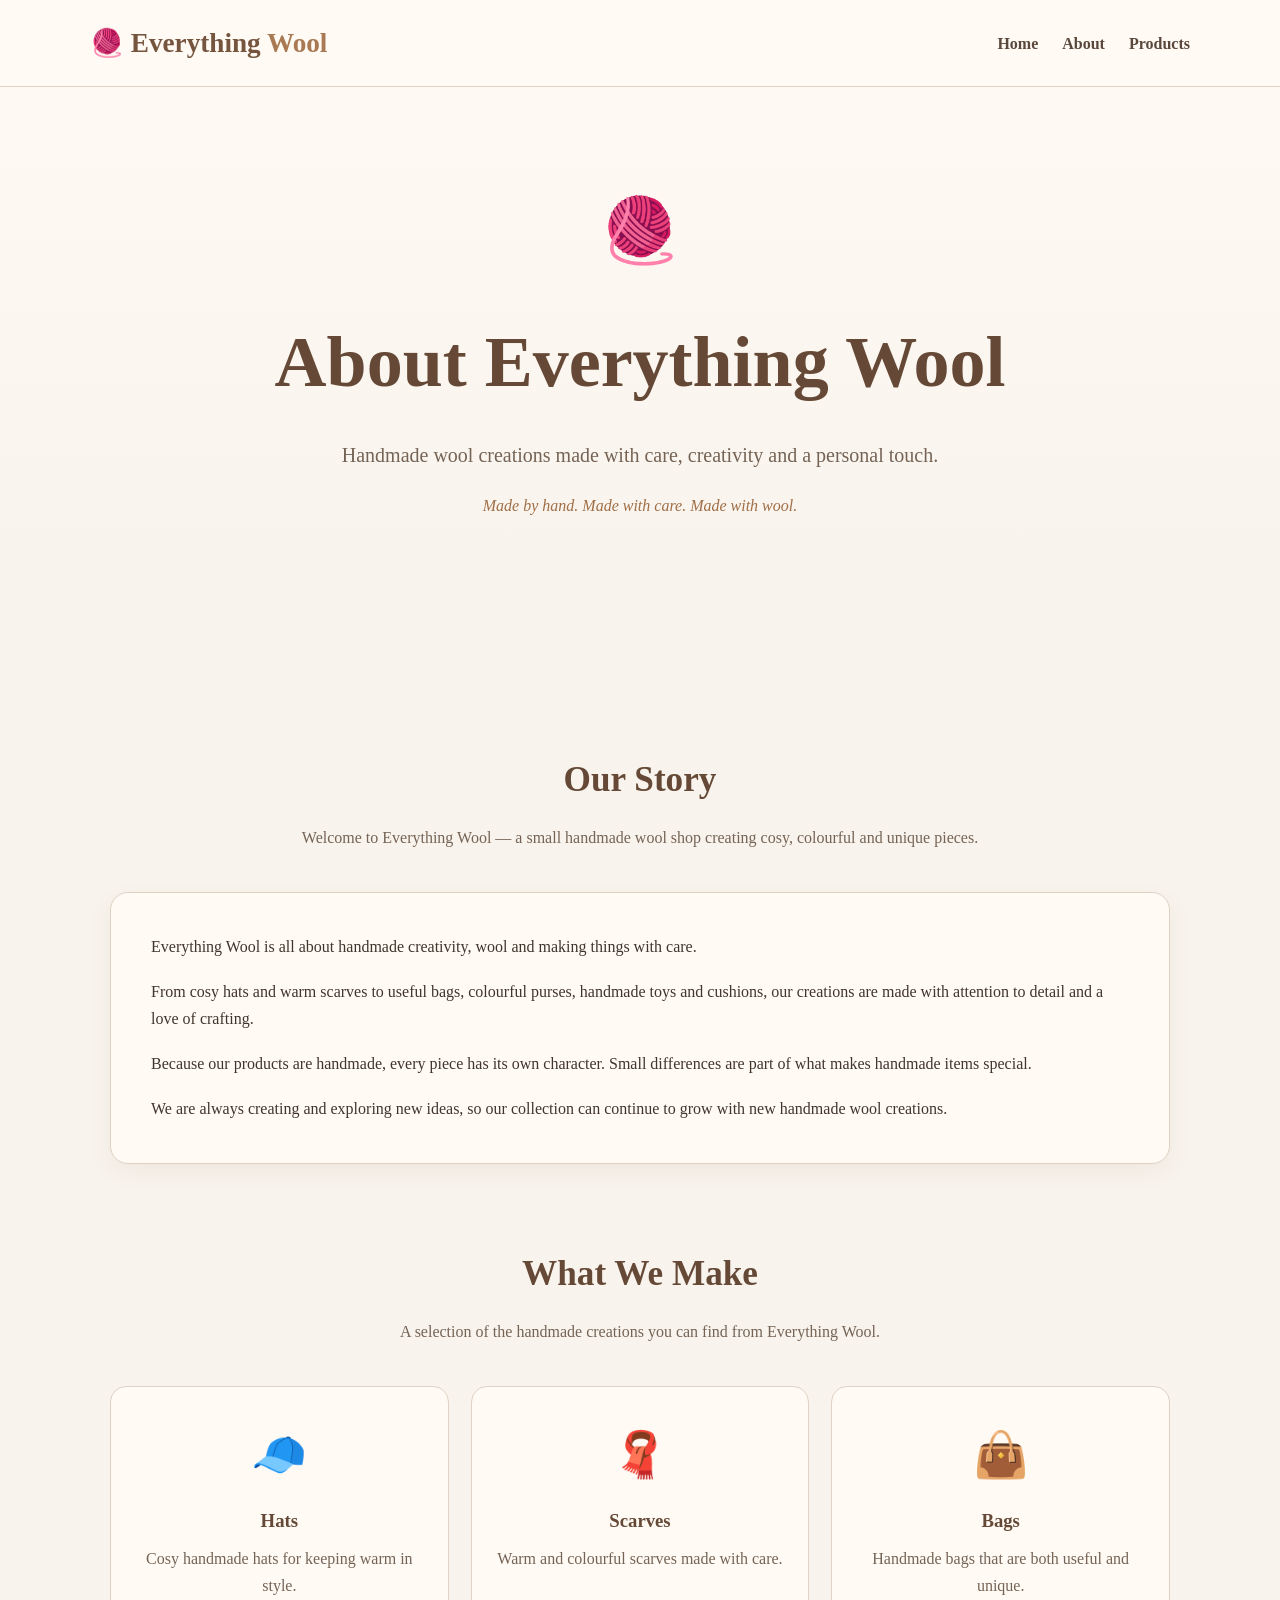
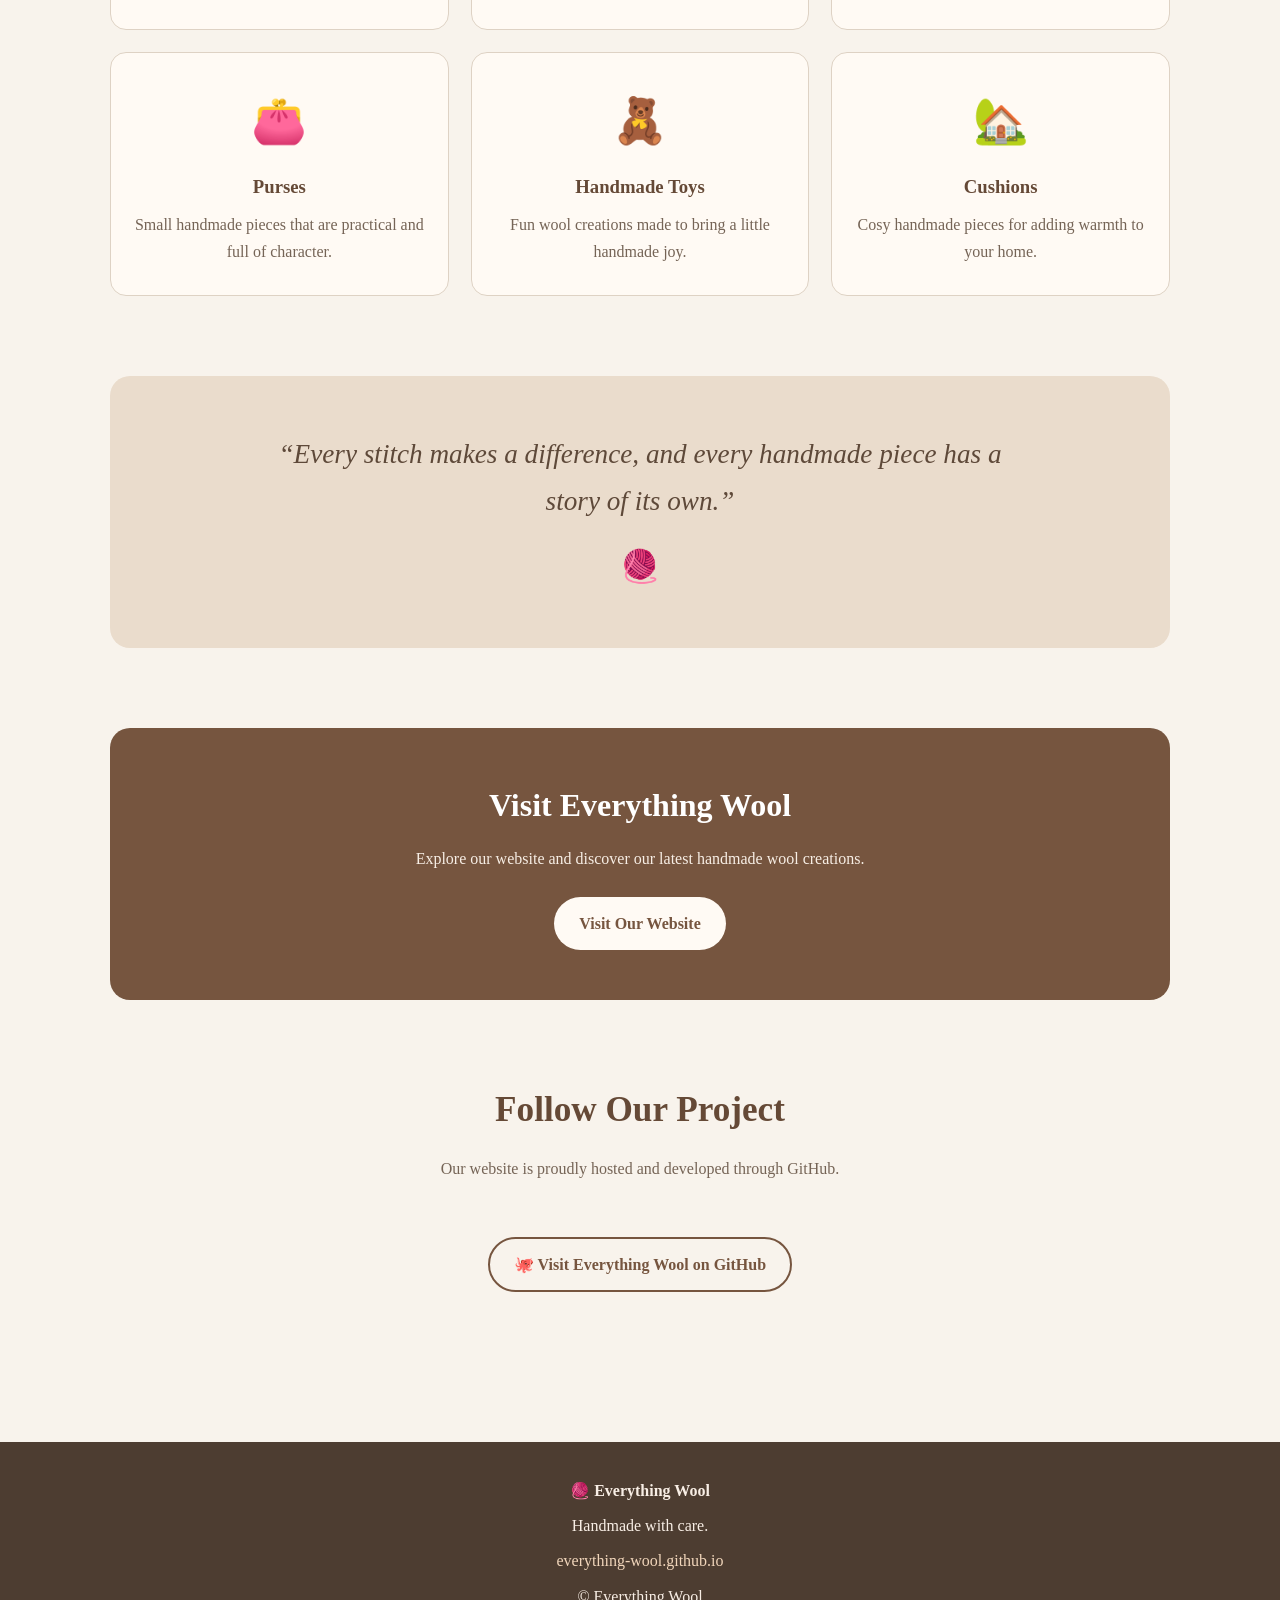
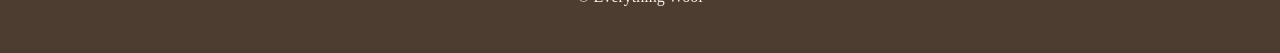
==== about.html @ f0120693 "Revamp about.html with new layout and styles Updated the structure and content of the about page, in" ====
<!DOCTYPE html>
<html lang="en">
<head>
    <meta charset="UTF-8">
    <meta name="viewport" content="width=device-width, initial-scale=1.0">

    <title>About Us | Everything Wool</title>

    <meta name="description" content="Learn more about Everything Wool — handmade wool creations made with care, creativity and a personal touch.">

    <style>
        * {
            box-sizing: border-box;
            margin: 0;
            padding: 0;
        }

        body {
            font-family: Georgia, "Times New Roman", serif;
            background: #f8f3ec;
            color: #40352d;
            line-height: 1.7;
        }

        a {
            color: inherit;
        }

        /* Header */
        header {
            background: #fffaf4;
            border-bottom: 1px solid #ded2c4;
            padding: 20px;
        }

        .nav {
            max-width: 1100px;
            margin: auto;
            display: flex;
            justify-content: space-between;
            align-items: center;
            gap: 20px;
        }

        .logo {
            text-decoration: none;
            font-size: 1.7rem;
            font-weight: bold;
            color: #76553f;
        }

        .logo span {
            color: #a87952;
        }

        nav a {
            text-decoration: none;
            margin-left: 20px;
            font-weight: bold;
            color: #59483b;
        }

        nav a:hover {
            color: #a87952;
        }

        /* Hero */
        .hero {
            text-align: center;
            padding: 90px 20px 80px;
            background:
                linear-gradient(
                    rgba(255, 250, 244, 0.88),
                    rgba(248, 243, 236, 0.94)
                );
        }

        .hero .emoji {
            font-size: 4rem;
            margin-bottom: 15px;
        }

        .hero h1 {
            font-size: clamp(2.5rem, 7vw, 4.5rem);
            color: #654936;
            margin-bottom: 15px;
        }

        .hero p {
            max-width: 700px;
            margin: auto;
            font-size: 1.25rem;
            color: #756456;
        }

        .tagline {
            margin-top: 20px;
            font-style: italic;
            color: #a06f48;
        }

        /* Main */
        main {
            max-width: 1100px;
            margin: auto;
            padding: 70px 20px;
        }

        section {
            margin-bottom: 80px;
        }

        .section-title {
            text-align: center;
            color: #654936;
            font-size: 2.2rem;
            margin-bottom: 15px;
        }

        .section-intro {
            text-align: center;
            max-width: 700px;
            margin: 0 auto 40px;
            color: #756456;
        }

        /* About */
        .about-card {
            background: #fffaf4;
            border: 1px solid #ded2c4;
            border-radius: 18px;
            padding: 40px;
            box-shadow: 0 8px 25px rgba(90, 65, 45, 0.06);
        }

        .about-card p {
            margin-bottom: 18px;
        }

        .about-card p:last-child {
            margin-bottom: 0;
        }

        /* Products */
        .products {
            display: grid;
            grid-template-columns: repeat(3, 1fr);
            gap: 22px;
        }

        .product {
            background: #fffaf4;
            border: 1px solid #ded2c4;
            border-radius: 16px;
            padding: 30px 20px;
            text-align: center;
            transition: transform 0.2s ease, box-shadow 0.2s ease;
        }

        .product:hover {
            transform: translateY(-4px);
            box-shadow: 0 10px 25px rgba(90, 65, 45, 0.09);
        }

        .product .icon {
            font-size: 2.8rem;
            margin-bottom: 12px;
        }

        .product h3 {
            color: #654936;
            margin-bottom: 8px;
        }

        .product p {
            color: #756456;
        }

        /* Quote */
        .quote {
            text-align: center;
            background: #eadccc;
            border-radius: 20px;
            padding: 55px 25px;
        }

        .quote p {
            max-width: 750px;
            margin: auto;
            font-size: 1.7rem;
            font-style: italic;
            color: #5e4939;
        }

        .quote span {
            display: block;
            margin-top: 15px;
            font-size: 2rem;
        }

        /* Website */
        .website {
            text-align: center;
        }

        .website-card {
            background: #76553f;
            color: white;
            border-radius: 20px;
            padding: 50px 25px;
        }

        .website-card h2 {
            font-size: 2rem;
            margin-bottom: 12px;
        }

        .website-card p {
            max-width: 650px;
            margin: 0 auto 25px;
            color: #f7eee5;
        }

        .button {
            display: inline-block;
            background: #fffaf4;
            color: #76553f;
            text-decoration: none;
            padding: 13px 25px;
            border-radius: 30px;
            font-weight: bold;
            transition: transform 0.2s ease, background 0.2s ease;
        }

        .button:hover {
            transform: translateY(-2px);
            background: #f4e8db;
        }

        /* GitHub */
        .github {
            text-align: center;
        }

        .github a {
            display: inline-block;
            margin-top: 15px;
            padding: 12px 24px;
            border: 2px solid #76553f;
            border-radius: 30px;
            text-decoration: none;
            font-weight: bold;
            color: #76553f;
        }

        .github a:hover {
            background: #76553f;
            color: white;
        }

        /* Footer */
        footer {
            background: #4d3d31;
            color: #f8eee5;
            text-align: center;
            padding: 35px 20px;
        }

        footer p {
            margin-bottom: 8px;
        }

        footer a {
            color: #f1d6bb;
            text-decoration: none;
        }

        /* Mobile */
        @media (max-width: 750px) {
            .nav {
                flex-direction: column;
            }

            nav a {
                margin: 0 8px;
                font-size: 0.95rem;
            }

            .hero {
                padding: 65px 20px;
            }

            .products {
                grid-template-columns: 1fr;
            }

            .about-card {
                padding: 28px 22px;
            }

            .quote p {
                font-size: 1.35rem;
            }
        }
    </style>
</head>

<body>

    <!-- Navigation -->
    <header>
        <div class="nav">

            <a href="index.html" class="logo">
                🧶 Everything <span>Wool</span>
            </a>

            <nav>
                <a href="index.html">Home</a>
                <a href="about.html">About</a>
                <a href="index.html#products">Products</a>
            </nav>

        </div>
    </header>


    <!-- Hero -->
    <section class="hero">

        <div class="emoji">🧶</div>

        <h1>About Everything Wool</h1>

        <p>
            Handmade wool creations made with care, creativity
            and a personal touch.
        </p>

        <div class="tagline">
            Made by hand. Made with care. Made with wool.
        </div>

    </section>


    <main>

        <!-- About -->
        <section>

            <h2 class="section-title">Our Story</h2>

            <p class="section-intro">
                Welcome to Everything Wool — a small handmade wool shop
                creating cosy, colourful and unique pieces.
            </p>

            <div class="about-card">

                <p>
                    Everything Wool is all about handmade creativity,
                    wool and making things with care.
                </p>

                <p>
                    From cosy hats and warm scarves to useful bags,
                    colourful purses, handmade toys and cushions,
                    our creations are made with attention to detail
                    and a love of crafting.
                </p>

                <p>
                    Because our products are handmade, every piece has
                    its own character. Small differences are part of
                    what makes handmade items special.
                </p>

                <p>
                    We are always creating and exploring new ideas,
                    so our collection can continue to grow with new
                    handmade wool creations.
                </p>

            </div>

        </section>


        <!-- Products -->
        <section id="products">

            <h2 class="section-title">What We Make</h2>

            <p class="section-intro">
                A selection of the handmade creations you can find
                from Everything Wool.
            </p>

            <div class="products">

                <div class="product">
                    <div class="icon">🧢</div>
                    <h3>Hats</h3>
                    <p>
                        Cosy handmade hats for keeping warm in style.
                    </p>
                </div>

                <div class="product">
                    <div class="icon">🧣</div>
                    <h3>Scarves</h3>
                    <p>
                        Warm and colourful scarves made with care.
                    </p>
                </div>

                <div class="product">
                    <div class="icon">👜</div>
                    <h3>Bags</h3>
                    <p>
                        Handmade bags that are both useful and unique.
                    </p>
                </div>

                <div class="product">
                    <div class="icon">👛</div>
                    <h3>Purses</h3>
                    <p>
                        Small handmade pieces that are practical
                        and full of character.
                    </p>
                </div>

                <div class="product">
                    <div class="icon">🧸</div>
                    <h3>Handmade Toys</h3>
                    <p>
                        Fun wool creations made to bring a little
                        handmade joy.
                    </p>
                </div>

                <div class="product">
                    <div class="icon">🏡</div>
                    <h3>Cushions</h3>
                    <p>
                        Cosy handmade pieces for adding warmth
                        to your home.
                    </p>
                </div>

            </div>

        </section>


        <!-- Quote -->
        <section>

            <div class="quote">

                <p>
                    “Every stitch makes a difference, and every
                    handmade piece has a story of its own.”
                </p>

                <span>🧶</span>

            </div>

        </section>


        <!-- Website -->
        <section class="website">

            <div class="website-card">

                <h2>Visit Everything Wool</h2>

                <p>
                    Explore our website and discover our latest
                    handmade wool creations.
                </p>

                <a
                    class="button"
                    href="https://everything-wool.github.io/"
                    target="_blank"
                    rel="noopener noreferrer"
                >
                    Visit Our Website
                </a>

            </div>

        </section>


        <!-- GitHub -->
        <section class="github">

            <h2 class="section-title">Follow Our Project</h2>

            <p class="section-intro">
                Our website is proudly hosted and developed through GitHub.
            </p>

            <a
                href="https://github.com/everything-wool"
                target="_blank"
                rel="noopener noreferrer"
            >
                🐙 Visit Everything Wool on GitHub
            </a>

        </section>

    </main>


    <!-- Footer -->
    <footer>

        <p>
            🧶 <strong>Everything Wool</strong>
        </p>

        <p>
            Handmade with care.
        </p>

        <p>
            <a href="https://everything-wool.github.io/">
                everything-wool.github.io
            </a>
        </p>

        <p>
            © Everything Wool
        </p>

    </footer>

</body>
</html>
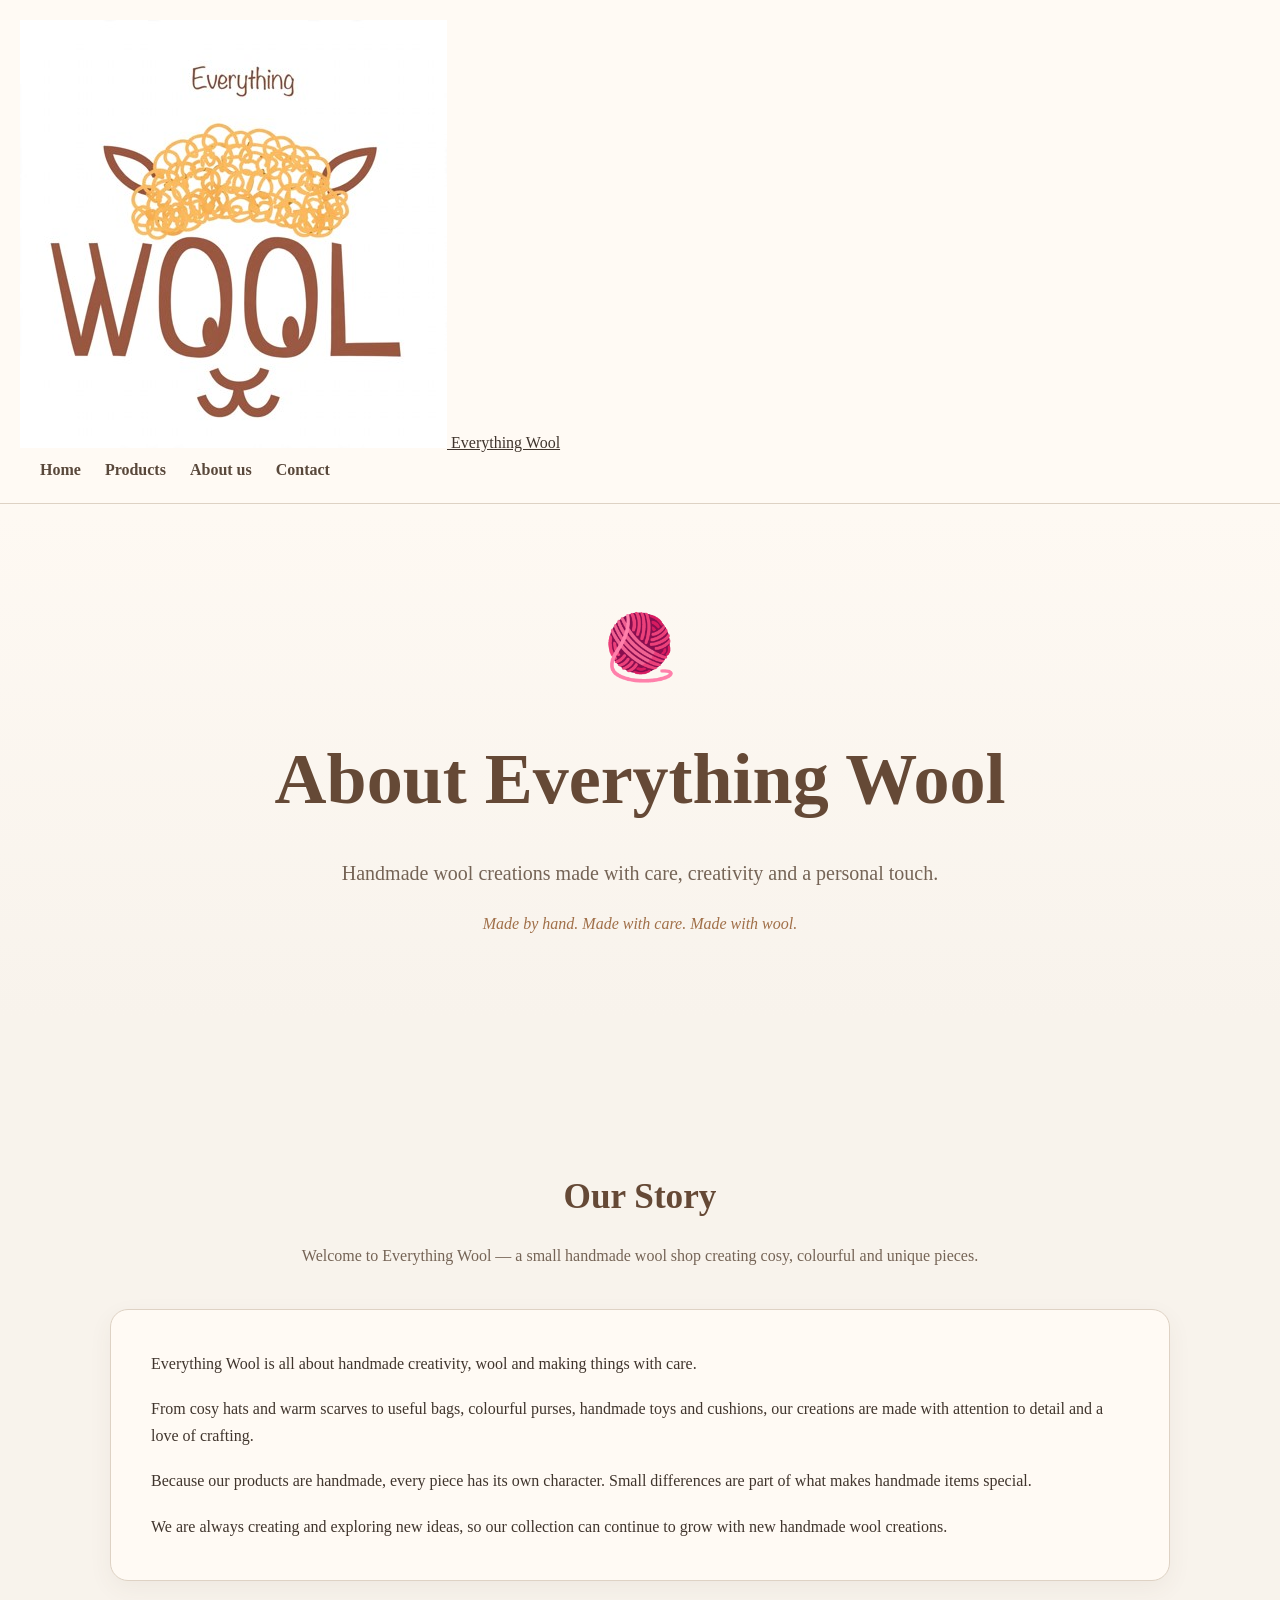
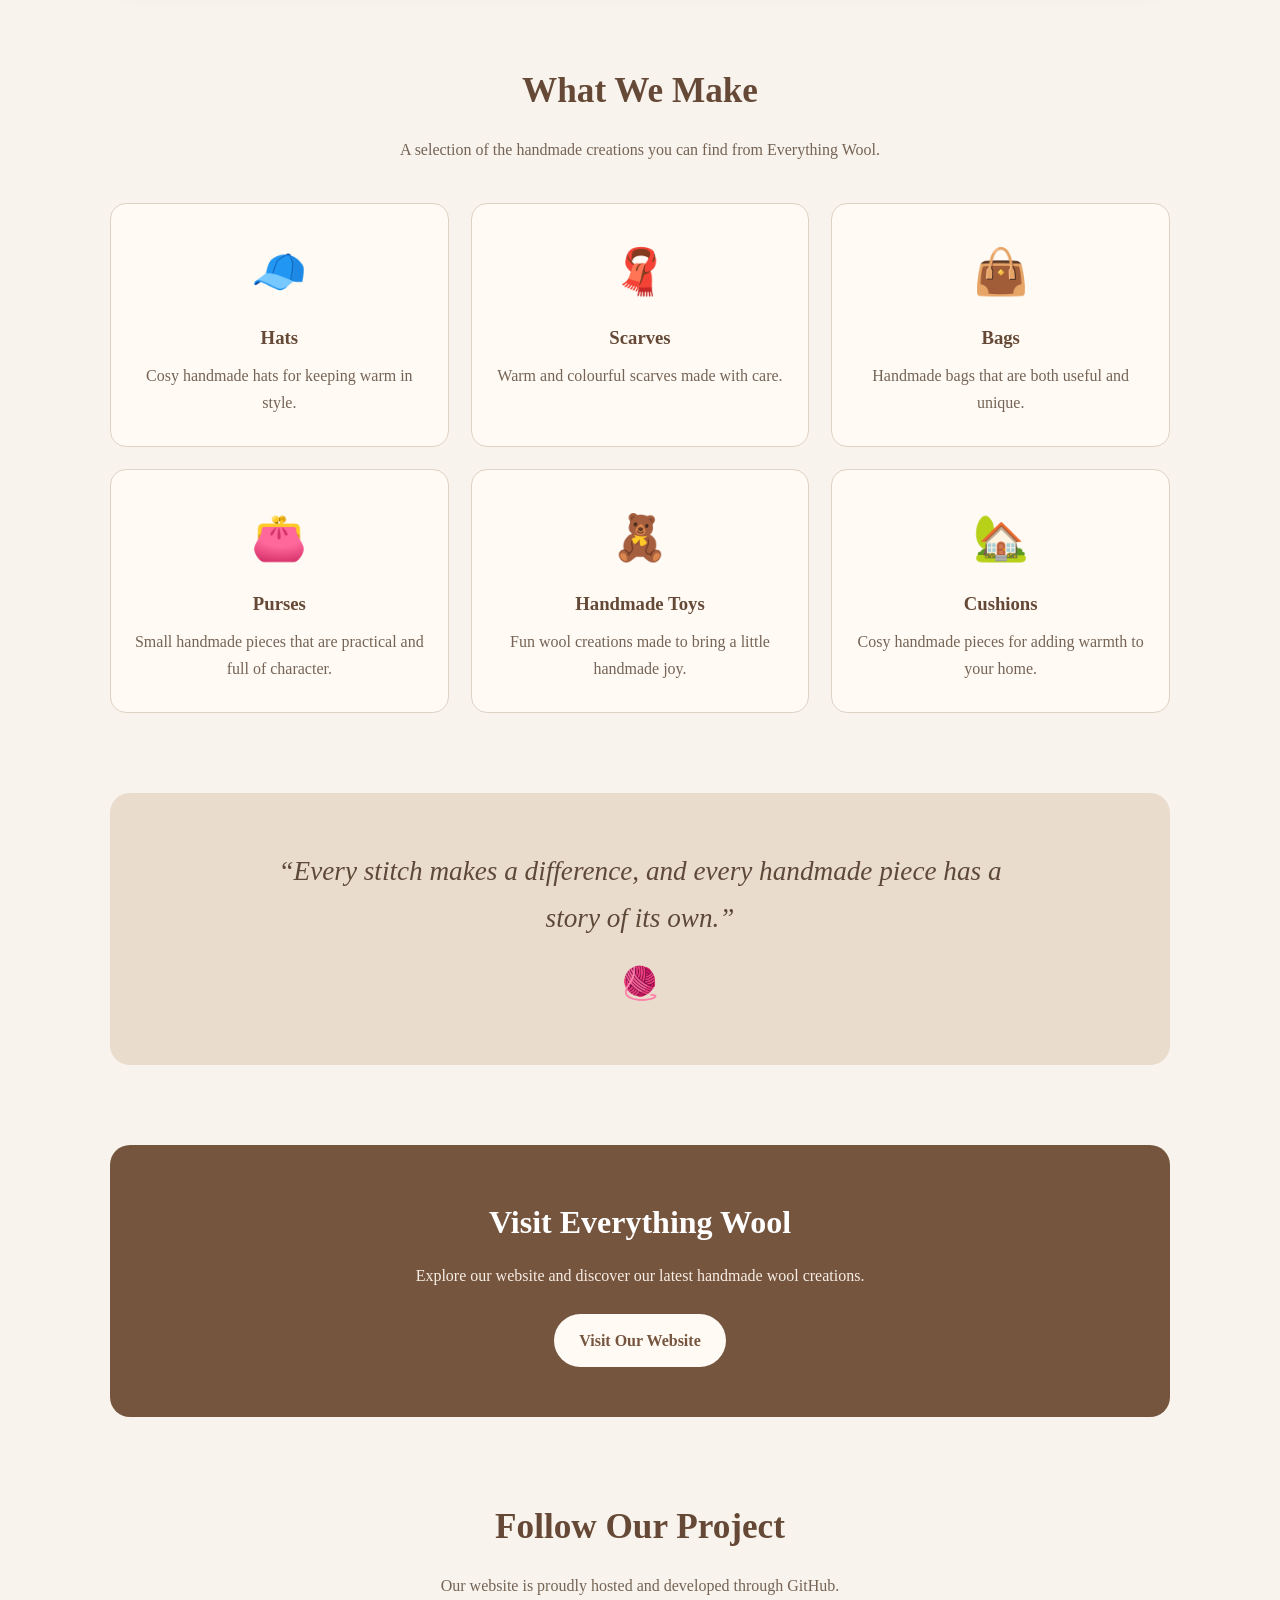
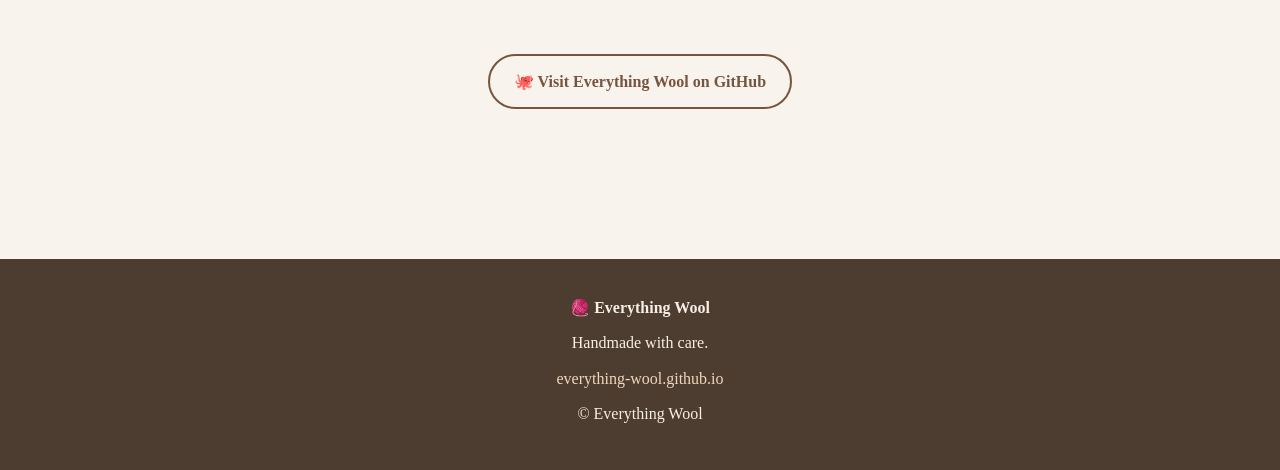
==== commit 02a25420: "Update about.html" ====
--- a/about.html
+++ b/about.html
@@ -307,22 +307,48 @@
 
 <body>
 
-    <!-- Navigation -->
-    <header>
-        <div class="nav">
-
-            <a href="index.html" class="logo">
-                🧶 Everything <span>Wool</span>
-            </a>
-
-            <nav>
-                <a href="index.html">Home</a>
-                <a href="about.html">About</a>
-                <a href="index.html#products">Products</a>
-            </nav>
-
-        </div>
-    </header>
+  <!-- Header -->
+
+  <header class="site-header">
+
+
+<a class="brand" href="index.html">
+
+  <img
+    src="assets/logo.jpeg"
+    alt="Everything Wool logo"
+  >
+
+  <span>Everything Wool</span>
+
+</a>
+
+
+<nav aria-label="Main navigation">
+
+  <a href="index.html">
+    Home
+  </a>
+
+  <a
+    class="active"
+    href="products.html"
+  >
+    Products
+  </a>
+
+  <a href="about.html">
+    About us
+  </a>
+
+  <a href="contact.html">
+    Contact
+  </a>
+
+</nav>
+
+
+  </header>
 
 
     <!-- Hero -->
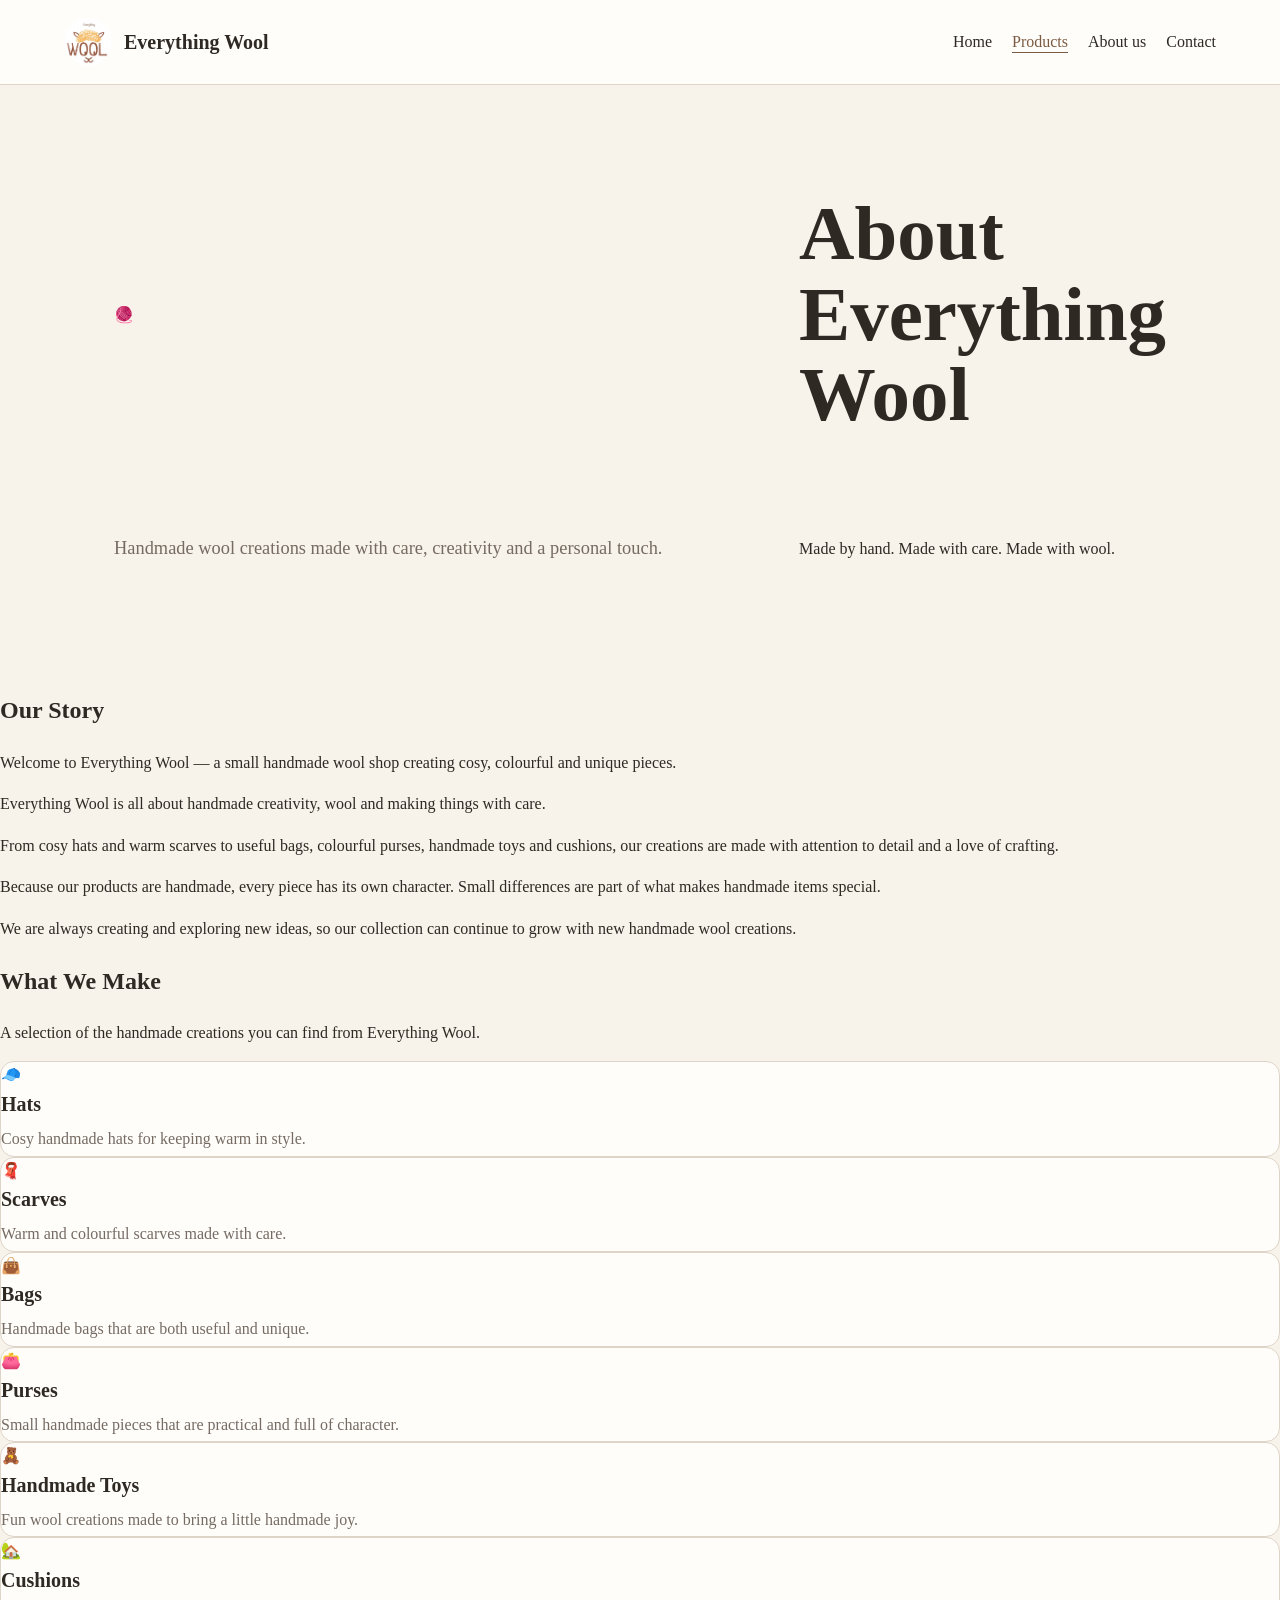
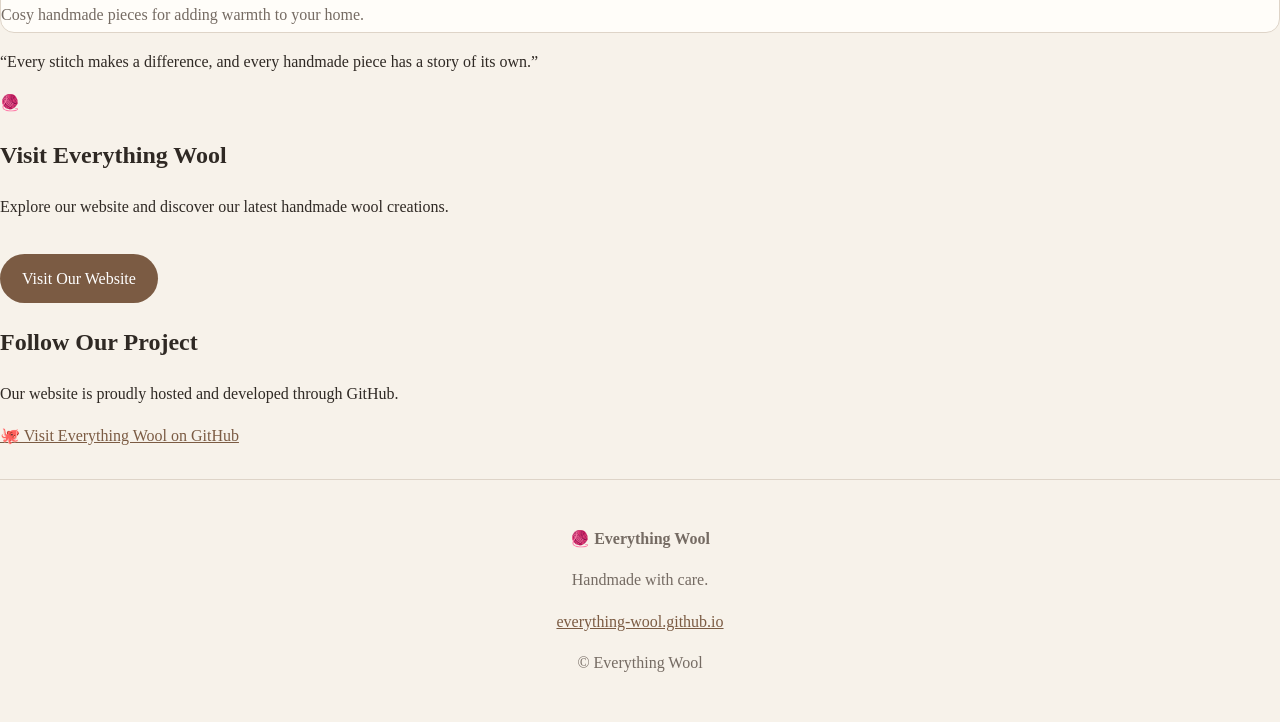
==== commit 5ccb7ebb: "Update stylesheet link in about.html" ====
--- a/about.html
+++ b/about.html
@@ -8,301 +8,8 @@
 
     <meta name="description" content="Learn more about Everything Wool — handmade wool creations made with care, creativity and a personal touch.">
 
-    <style>
-        * {
-            box-sizing: border-box;
-            margin: 0;
-            padding: 0;
-        }
-
-        body {
-            font-family: Georgia, "Times New Roman", serif;
-            background: #f8f3ec;
-            color: #40352d;
-            line-height: 1.7;
-        }
-
-        a {
-            color: inherit;
-        }
-
-        /* Header */
-        header {
-            background: #fffaf4;
-            border-bottom: 1px solid #ded2c4;
-            padding: 20px;
-        }
-
-        .nav {
-            max-width: 1100px;
-            margin: auto;
-            display: flex;
-            justify-content: space-between;
-            align-items: center;
-            gap: 20px;
-        }
-
-        .logo {
-            text-decoration: none;
-            font-size: 1.7rem;
-            font-weight: bold;
-            color: #76553f;
-        }
-
-        .logo span {
-            color: #a87952;
-        }
-
-        nav a {
-            text-decoration: none;
-            margin-left: 20px;
-            font-weight: bold;
-            color: #59483b;
-        }
-
-        nav a:hover {
-            color: #a87952;
-        }
-
-        /* Hero */
-        .hero {
-            text-align: center;
-            padding: 90px 20px 80px;
-            background:
-                linear-gradient(
-                    rgba(255, 250, 244, 0.88),
-                    rgba(248, 243, 236, 0.94)
-                );
-        }
-
-        .hero .emoji {
-            font-size: 4rem;
-            margin-bottom: 15px;
-        }
-
-        .hero h1 {
-            font-size: clamp(2.5rem, 7vw, 4.5rem);
-            color: #654936;
-            margin-bottom: 15px;
-        }
-
-        .hero p {
-            max-width: 700px;
-            margin: auto;
-            font-size: 1.25rem;
-            color: #756456;
-        }
-
-        .tagline {
-            margin-top: 20px;
-            font-style: italic;
-            color: #a06f48;
-        }
-
-        /* Main */
-        main {
-            max-width: 1100px;
-            margin: auto;
-            padding: 70px 20px;
-        }
-
-        section {
-            margin-bottom: 80px;
-        }
-
-        .section-title {
-            text-align: center;
-            color: #654936;
-            font-size: 2.2rem;
-            margin-bottom: 15px;
-        }
-
-        .section-intro {
-            text-align: center;
-            max-width: 700px;
-            margin: 0 auto 40px;
-            color: #756456;
-        }
-
-        /* About */
-        .about-card {
-            background: #fffaf4;
-            border: 1px solid #ded2c4;
-            border-radius: 18px;
-            padding: 40px;
-            box-shadow: 0 8px 25px rgba(90, 65, 45, 0.06);
-        }
-
-        .about-card p {
-            margin-bottom: 18px;
-        }
-
-        .about-card p:last-child {
-            margin-bottom: 0;
-        }
-
-        /* Products */
-        .products {
-            display: grid;
-            grid-template-columns: repeat(3, 1fr);
-            gap: 22px;
-        }
-
-        .product {
-            background: #fffaf4;
-            border: 1px solid #ded2c4;
-            border-radius: 16px;
-            padding: 30px 20px;
-            text-align: center;
-            transition: transform 0.2s ease, box-shadow 0.2s ease;
-        }
-
-        .product:hover {
-            transform: translateY(-4px);
-            box-shadow: 0 10px 25px rgba(90, 65, 45, 0.09);
-        }
-
-        .product .icon {
-            font-size: 2.8rem;
-            margin-bottom: 12px;
-        }
-
-        .product h3 {
-            color: #654936;
-            margin-bottom: 8px;
-        }
-
-        .product p {
-            color: #756456;
-        }
-
-        /* Quote */
-        .quote {
-            text-align: center;
-            background: #eadccc;
-            border-radius: 20px;
-            padding: 55px 25px;
-        }
-
-        .quote p {
-            max-width: 750px;
-            margin: auto;
-            font-size: 1.7rem;
-            font-style: italic;
-            color: #5e4939;
-        }
-
-        .quote span {
-            display: block;
-            margin-top: 15px;
-            font-size: 2rem;
-        }
-
-        /* Website */
-        .website {
-            text-align: center;
-        }
-
-        .website-card {
-            background: #76553f;
-            color: white;
-            border-radius: 20px;
-            padding: 50px 25px;
-        }
-
-        .website-card h2 {
-            font-size: 2rem;
-            margin-bottom: 12px;
-        }
-
-        .website-card p {
-            max-width: 650px;
-            margin: 0 auto 25px;
-            color: #f7eee5;
-        }
-
-        .button {
-            display: inline-block;
-            background: #fffaf4;
-            color: #76553f;
-            text-decoration: none;
-            padding: 13px 25px;
-            border-radius: 30px;
-            font-weight: bold;
-            transition: transform 0.2s ease, background 0.2s ease;
-        }
-
-        .button:hover {
-            transform: translateY(-2px);
-            background: #f4e8db;
-        }
-
-        /* GitHub */
-        .github {
-            text-align: center;
-        }
-
-        .github a {
-            display: inline-block;
-            margin-top: 15px;
-            padding: 12px 24px;
-            border: 2px solid #76553f;
-            border-radius: 30px;
-            text-decoration: none;
-            font-weight: bold;
-            color: #76553f;
-        }
-
-        .github a:hover {
-            background: #76553f;
-            color: white;
-        }
-
-        /* Footer */
-        footer {
-            background: #4d3d31;
-            color: #f8eee5;
-            text-align: center;
-            padding: 35px 20px;
-        }
-
-        footer p {
-            margin-bottom: 8px;
-        }
-
-        footer a {
-            color: #f1d6bb;
-            text-decoration: none;
-        }
-
-        /* Mobile */
-        @media (max-width: 750px) {
-            .nav {
-                flex-direction: column;
-            }
-
-            nav a {
-                margin: 0 8px;
-                font-size: 0.95rem;
-            }
-
-            .hero {
-                padding: 65px 20px;
-            }
-
-            .products {
-                grid-template-columns: 1fr;
-            }
-
-            .about-card {
-                padding: 28px 22px;
-            }
-
-            .quote p {
-                font-size: 1.35rem;
-            }
-        }
-    </style>
+    <link rel="stylesheet" href="styles.css">
+    <style></style>
 </head>
 
 <body>
--- a/styles.css
+++ b/styles.css
@@ -0,0 +1,18 @@
+:root{
+  --bg:#f7f2ea; --paper:#fffdf9; --ink:#2f2924; --muted:#756b63;
+  --accent:#7b5b43; --accent-dark:#563d2d; --line:#ded4c8;
+}
+*{box-sizing:border-box} body{margin:0;background:var(--bg);color:var(--ink);font-family:Georgia,"Times New Roman",serif;line-height:1.6}
+.site-header{display:flex;justify-content:space-between;align-items:center;gap:20px;padding:18px 5%;background:var(--paper);border-bottom:1px solid var(--line);position:sticky;top:0;z-index:5}
+.brand{display:flex;align-items:center;gap:12px;color:var(--ink);text-decoration:none;font-weight:700;font-size:1.25rem}.brand img{width:48px;height:48px;object-fit:cover;border-radius:50%}
+nav{display:flex;gap:20px;flex-wrap:wrap}nav a{color:var(--ink);text-decoration:none}nav a:hover,nav a.active{color:var(--accent);text-decoration:underline;text-underline-offset:5px}
+.hero{max-width:1180px;margin:auto;padding:90px 5%;display:grid;grid-template-columns:1.4fr .6fr;gap:60px;align-items:center;min-height:560px}
+.eyebrow{letter-spacing:.14em;font-size:.78rem;color:var(--accent);font-weight:700}.hero h1,h1{font-size:clamp(2.4rem,6vw,5rem);line-height:1.05;margin:.25em 0}.hero p{font-size:1.15rem;color:var(--muted);max-width:650px}
+.hero-logo{width:min(330px,100%);justify-self:center;border-radius:18px;box-shadow:0 15px 45px #0001}
+.button{display:inline-block;margin-top:18px;padding:12px 22px;background:var(--accent);color:white;text-decoration:none;border-radius:999px}.button:hover{background:var(--accent-dark)}
+.section{max-width:1180px;margin:auto;padding:65px 5%}.narrow{max-width:850px}.section h2{font-size:2rem}
+.page-heading{display:flex;justify-content:space-between;align-items:end;gap:20px;margin-bottom:30px}.search{padding:12px 15px;border:1px solid var(--line);border-radius:999px;background:var(--paper);min-width:260px}
+.product-grid{display:grid;grid-template-columns:repeat(auto-fit,minmax(220px,1fr));gap:22px}.product{background:var(--paper);border:1px solid var(--line);border-radius:14px;overflow:hidden}.product img{width:100%;height:220px;object-fit:cover;background:#eee}.product-body{padding:18px}.product h3{margin:0 0 6px;font-size:1.25rem}.product p{margin:4px 0;color:var(--muted)}.price{font-weight:700;color:var(--accent);font-size:1.1rem}.stock{font-size:.9rem}.in-stock{color:#3e6b47}.out-stock{color:#9a4037}
+.contact-card{background:var(--paper);border:1px solid var(--line);padding:25px;border-radius:14px}a{color:var(--accent)}
+footer{text-align:center;padding:30px;border-top:1px solid var(--line);color:var(--muted);margin-top:30px}
+@media(max-width:750px){.site-header{align-items:flex-start;flex-direction:column}.hero{grid-template-columns:1fr;padding-top:55px}.page-heading{align-items:stretch;flex-direction:column}.search{min-width:0;width:100%}}
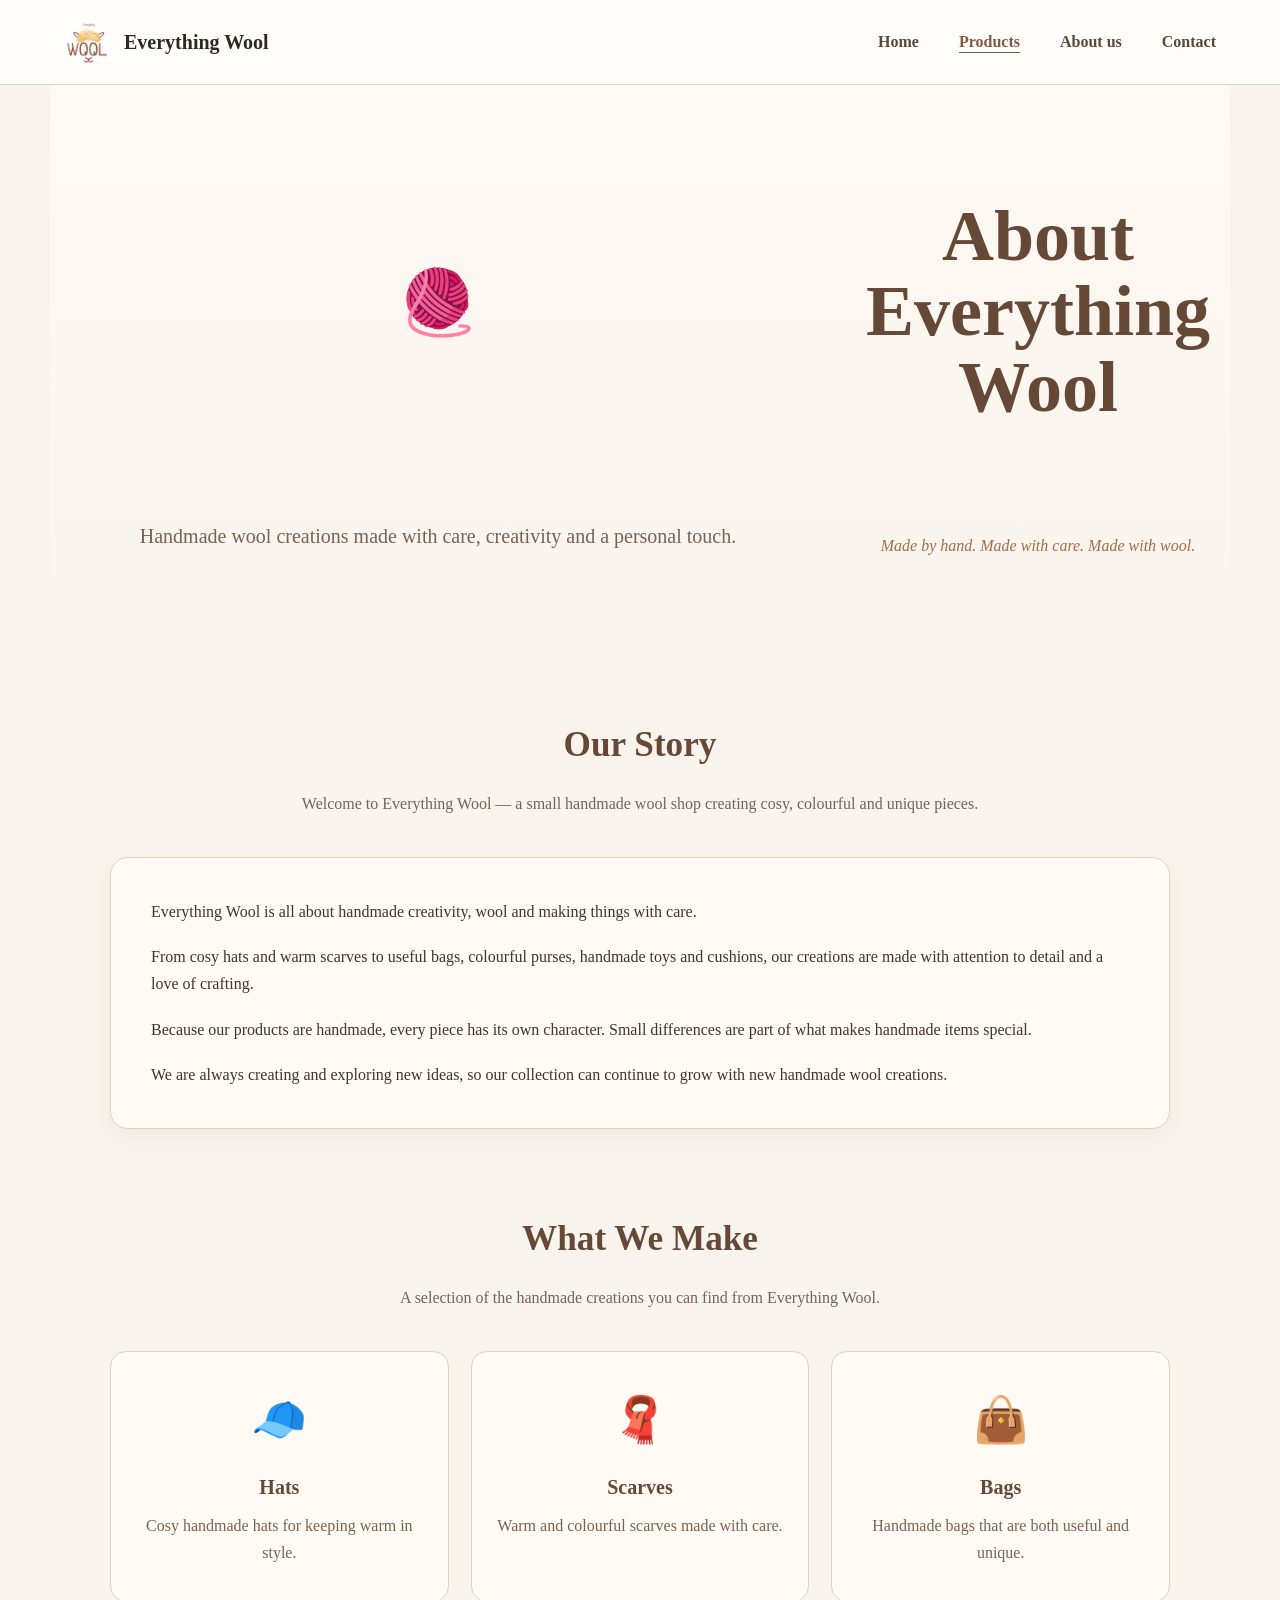
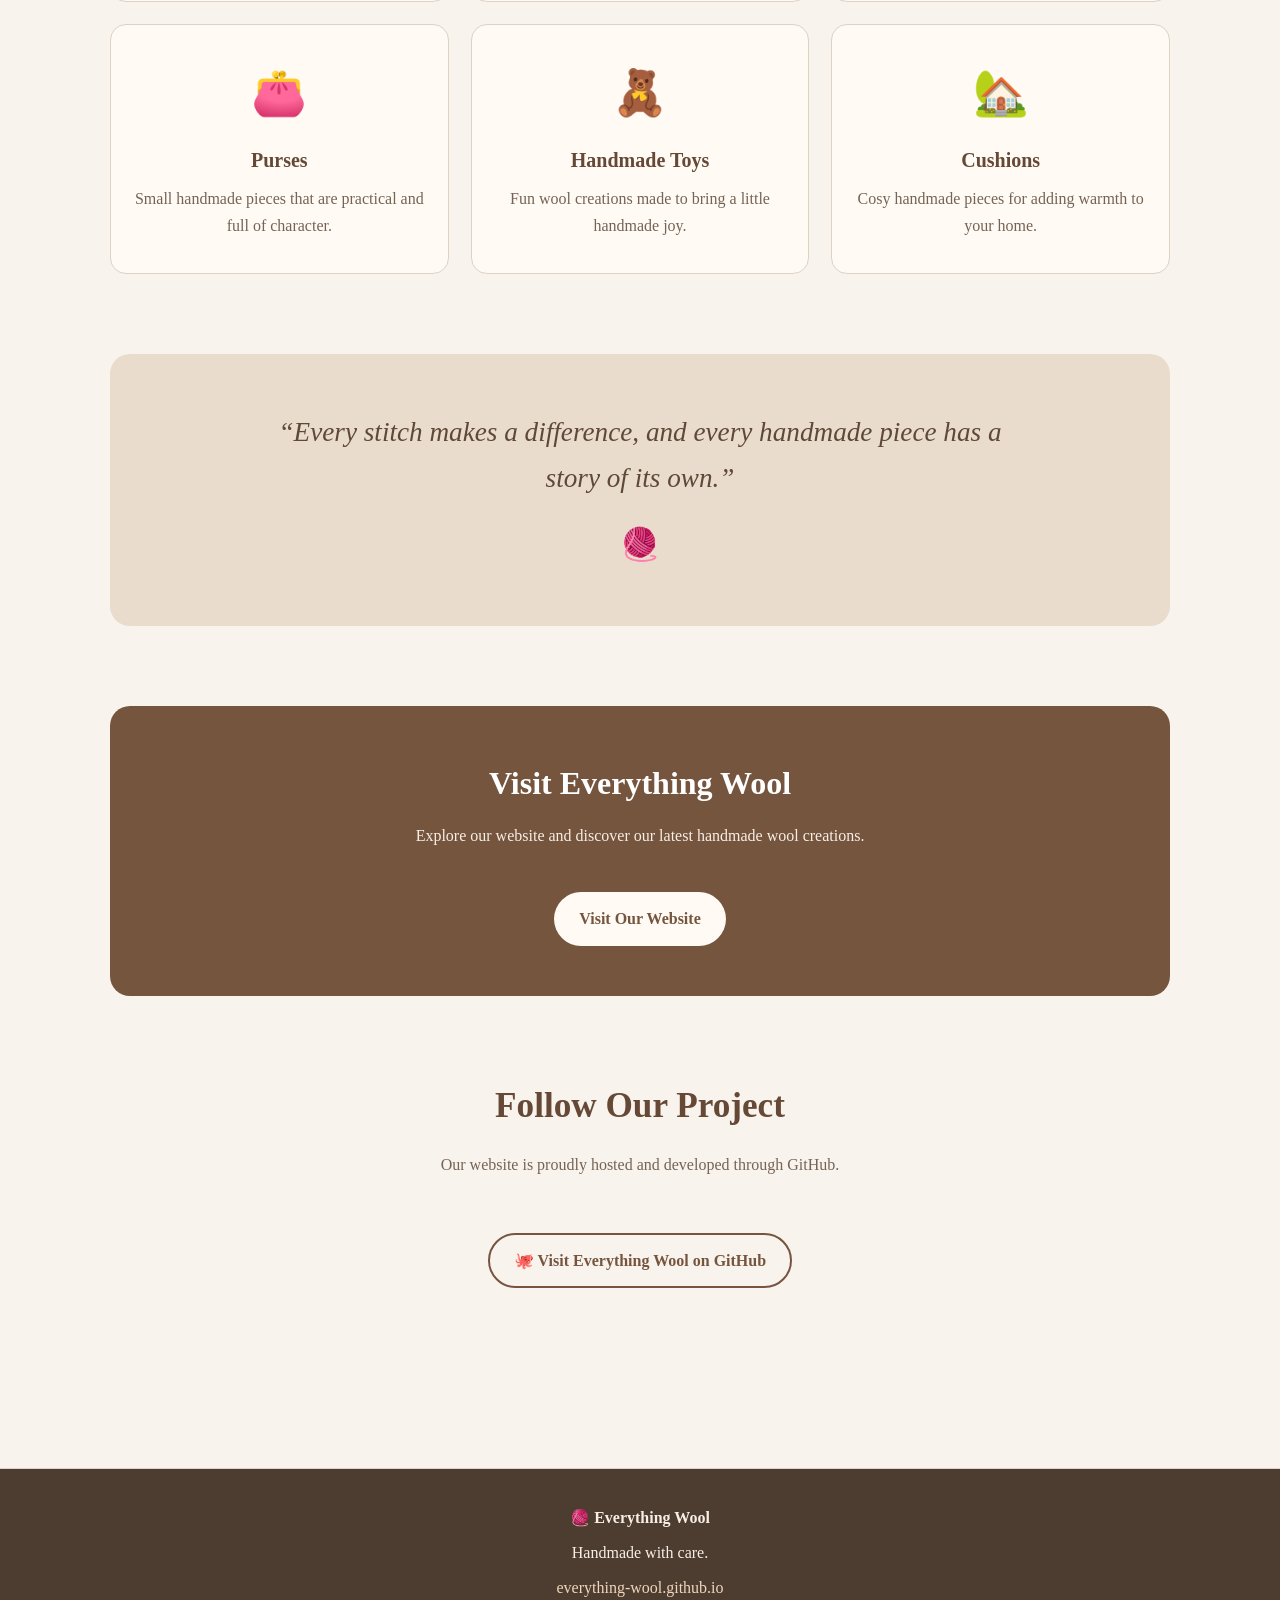
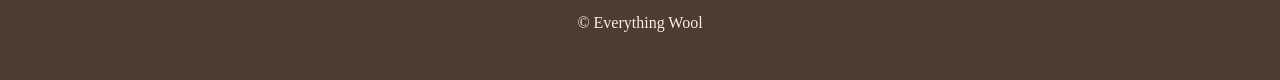
==== commit 4055a7de: "Update about.html" ====
--- a/about.html
+++ b/about.html
@@ -9,7 +9,299 @@
     <meta name="description" content="Learn more about Everything Wool — handmade wool creations made with care, creativity and a personal touch.">
 
     <link rel="stylesheet" href="styles.css">
-    <style></style>
+    <style> * {
+            box-sizing: border-box;
+            margin: 0;
+            padding: 0;
+        }
+
+        body {
+            font-family: Georgia, "Times New Roman", serif;
+            background: #f8f3ec;
+            color: #40352d;
+            line-height: 1.7;
+        }
+
+        a {
+            color: inherit;
+        }
+
+        /* Header */
+        header {
+            background: #fffaf4;
+            border-bottom: 1px solid #ded2c4;
+            padding: 20px;
+        }
+
+        .nav {
+            max-width: 1100px;
+            margin: auto;
+            display: flex;
+            justify-content: space-between;
+            align-items: center;
+            gap: 20px;
+        }
+
+        .logo {
+            text-decoration: none;
+            font-size: 1.7rem;
+            font-weight: bold;
+            color: #76553f;
+        }
+
+        .logo span {
+            color: #a87952;
+        }
+
+        nav a {
+            text-decoration: none;
+            margin-left: 20px;
+            font-weight: bold;
+            color: #59483b;
+        }
+
+        nav a:hover {
+            color: #a87952;
+        }
+
+        /* Hero */
+        .hero {
+            text-align: center;
+            padding: 90px 20px 80px;
+            background:
+                linear-gradient(
+                    rgba(255, 250, 244, 0.88),
+                    rgba(248, 243, 236, 0.94)
+                );
+        }
+
+        .hero .emoji {
+            font-size: 4rem;
+            margin-bottom: 15px;
+        }
+
+        .hero h1 {
+            font-size: clamp(2.5rem, 7vw, 4.5rem);
+            color: #654936;
+            margin-bottom: 15px;
+        }
+
+        .hero p {
+            max-width: 700px;
+            margin: auto;
+            font-size: 1.25rem;
+            color: #756456;
+        }
+
+        .tagline {
+            margin-top: 20px;
+            font-style: italic;
+            color: #a06f48;
+        }
+
+        /* Main */
+        main {
+            max-width: 1100px;
+            margin: auto;
+            padding: 70px 20px;
+        }
+
+        section {
+            margin-bottom: 80px;
+        }
+
+        .section-title {
+            text-align: center;
+            color: #654936;
+            font-size: 2.2rem;
+            margin-bottom: 15px;
+        }
+
+        .section-intro {
+            text-align: center;
+            max-width: 700px;
+            margin: 0 auto 40px;
+            color: #756456;
+        }
+
+        /* About */
+        .about-card {
+            background: #fffaf4;
+            border: 1px solid #ded2c4;
+            border-radius: 18px;
+            padding: 40px;
+            box-shadow: 0 8px 25px rgba(90, 65, 45, 0.06);
+        }
+
+        .about-card p {
+            margin-bottom: 18px;
+        }
+
+        .about-card p:last-child {
+            margin-bottom: 0;
+        }
+
+        /* Products */
+        .products {
+            display: grid;
+            grid-template-columns: repeat(3, 1fr);
+            gap: 22px;
+        }
+
+        .product {
+            background: #fffaf4;
+            border: 1px solid #ded2c4;
+            border-radius: 16px;
+            padding: 30px 20px;
+            text-align: center;
+            transition: transform 0.2s ease, box-shadow 0.2s ease;
+        }
+
+        .product:hover {
+            transform: translateY(-4px);
+            box-shadow: 0 10px 25px rgba(90, 65, 45, 0.09);
+        }
+
+        .product .icon {
+            font-size: 2.8rem;
+            margin-bottom: 12px;
+        }
+
+        .product h3 {
+            color: #654936;
+            margin-bottom: 8px;
+        }
+
+        .product p {
+            color: #756456;
+        }
+
+        /* Quote */
+        .quote {
+            text-align: center;
+            background: #eadccc;
+            border-radius: 20px;
+            padding: 55px 25px;
+        }
+
+        .quote p {
+            max-width: 750px;
+            margin: auto;
+            font-size: 1.7rem;
+            font-style: italic;
+            color: #5e4939;
+        }
+
+        .quote span {
+            display: block;
+            margin-top: 15px;
+            font-size: 2rem;
+        }
+
+        /* Website */
+        .website {
+            text-align: center;
+        }
+
+        .website-card {
+            background: #76553f;
+            color: white;
+            border-radius: 20px;
+            padding: 50px 25px;
+        }
+
+        .website-card h2 {
+            font-size: 2rem;
+            margin-bottom: 12px;
+        }
+
+        .website-card p {
+            max-width: 650px;
+            margin: 0 auto 25px;
+            color: #f7eee5;
+        }
+
+        .button {
+            display: inline-block;
+            background: #fffaf4;
+            color: #76553f;
+            text-decoration: none;
+            padding: 13px 25px;
+            border-radius: 30px;
+            font-weight: bold;
+            transition: transform 0.2s ease, background 0.2s ease;
+        }
+
+        .button:hover {
+            transform: translateY(-2px);
+            background: #f4e8db;
+        }
+
+        /* GitHub */
+        .github {
+            text-align: center;
+        }
+
+        .github a {
+            display: inline-block;
+            margin-top: 15px;
+            padding: 12px 24px;
+            border: 2px solid #76553f;
+            border-radius: 30px;
+            text-decoration: none;
+            font-weight: bold;
+            color: #76553f;
+        }
+
+        .github a:hover {
+            background: #76553f;
+            color: white;
+        }
+
+        /* Footer */
+        footer {
+            background: #4d3d31;
+            color: #f8eee5;
+            text-align: center;
+            padding: 35px 20px;
+        }
+
+        footer p {
+            margin-bottom: 8px;
+        }
+
+        footer a {
+            color: #f1d6bb;
+            text-decoration: none;
+        }
+
+        /* Mobile */
+        @media (max-width: 750px) {
+            .nav {
+                flex-direction: column;
+            }
+
+            nav a {
+                margin: 0 8px;
+                font-size: 0.95rem;
+            }
+
+            .hero {
+                padding: 65px 20px;
+            }
+
+            .products {
+                grid-template-columns: 1fr;
+            }
+
+            .about-card {
+                padding: 28px 22px;
+            }
+
+            .quote p {
+                font-size: 1.35rem;
+            }
+        }</style>
 </head>
 
 <body>
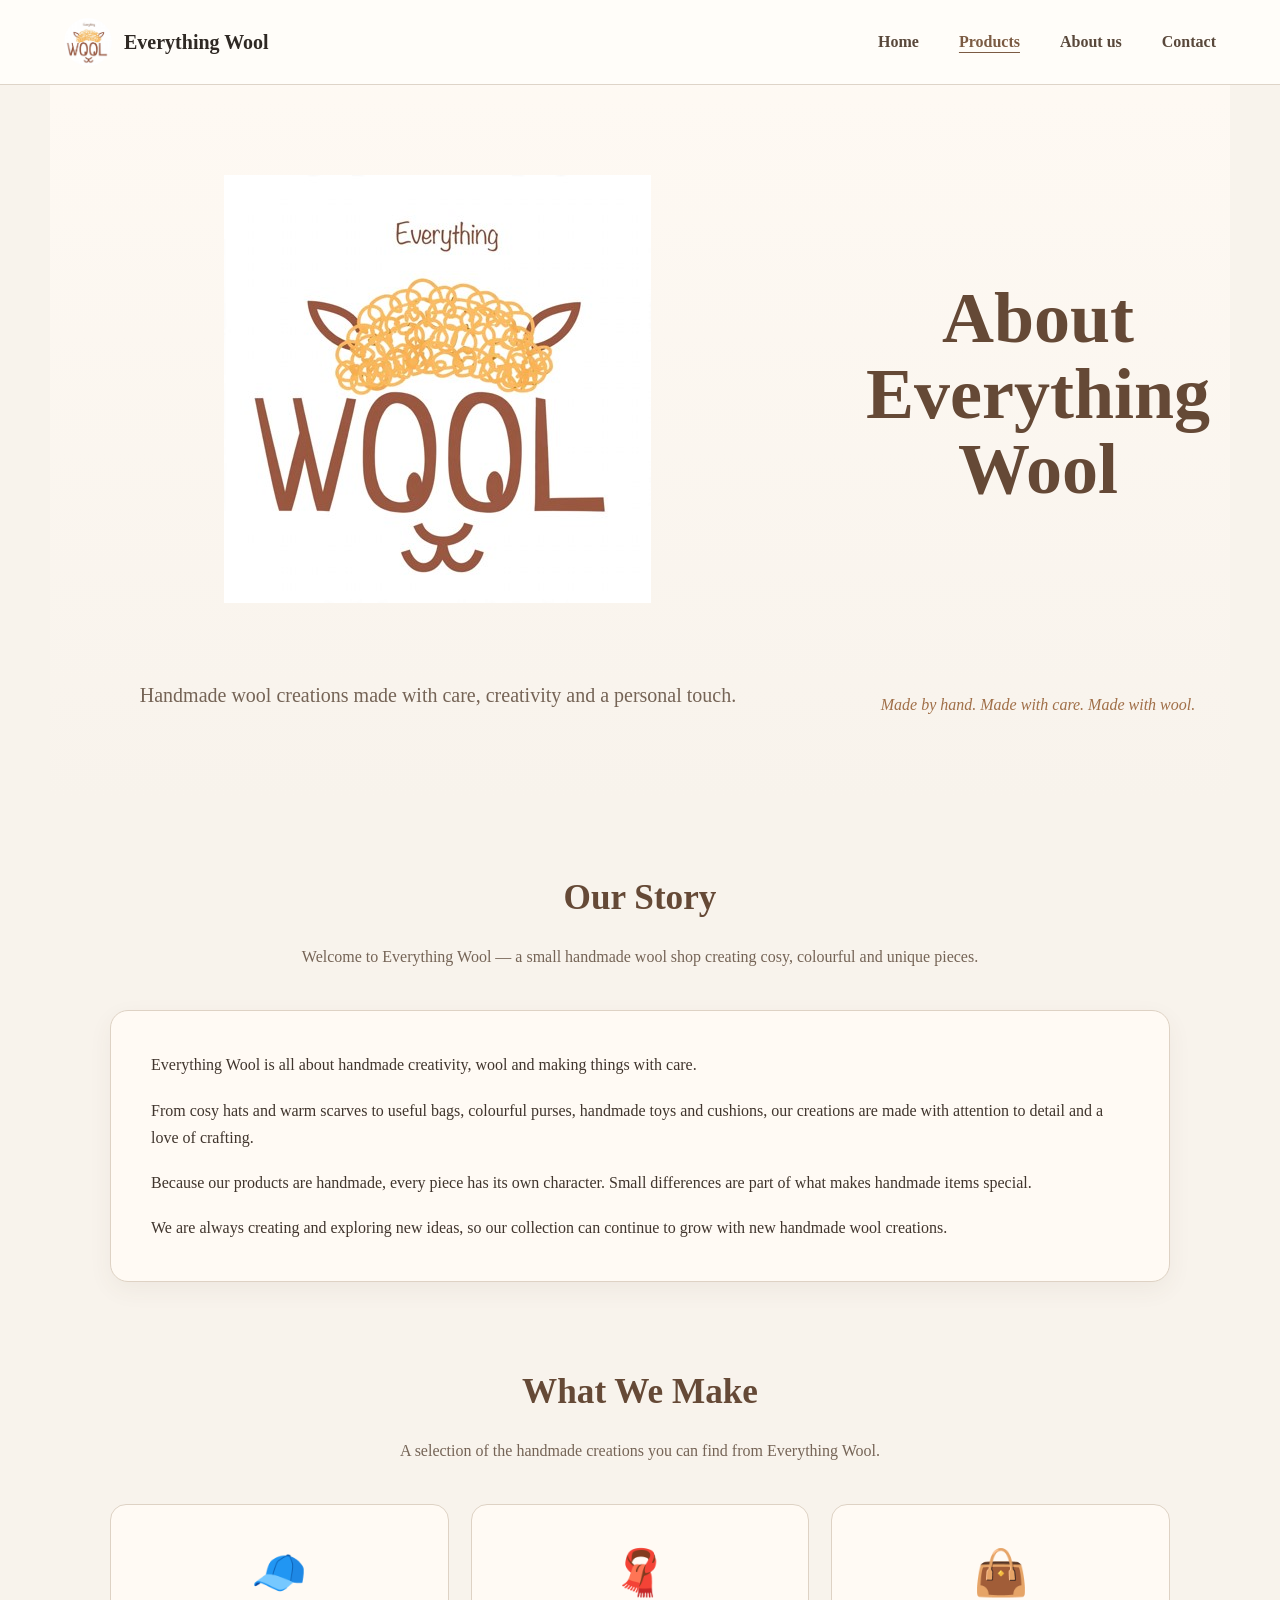
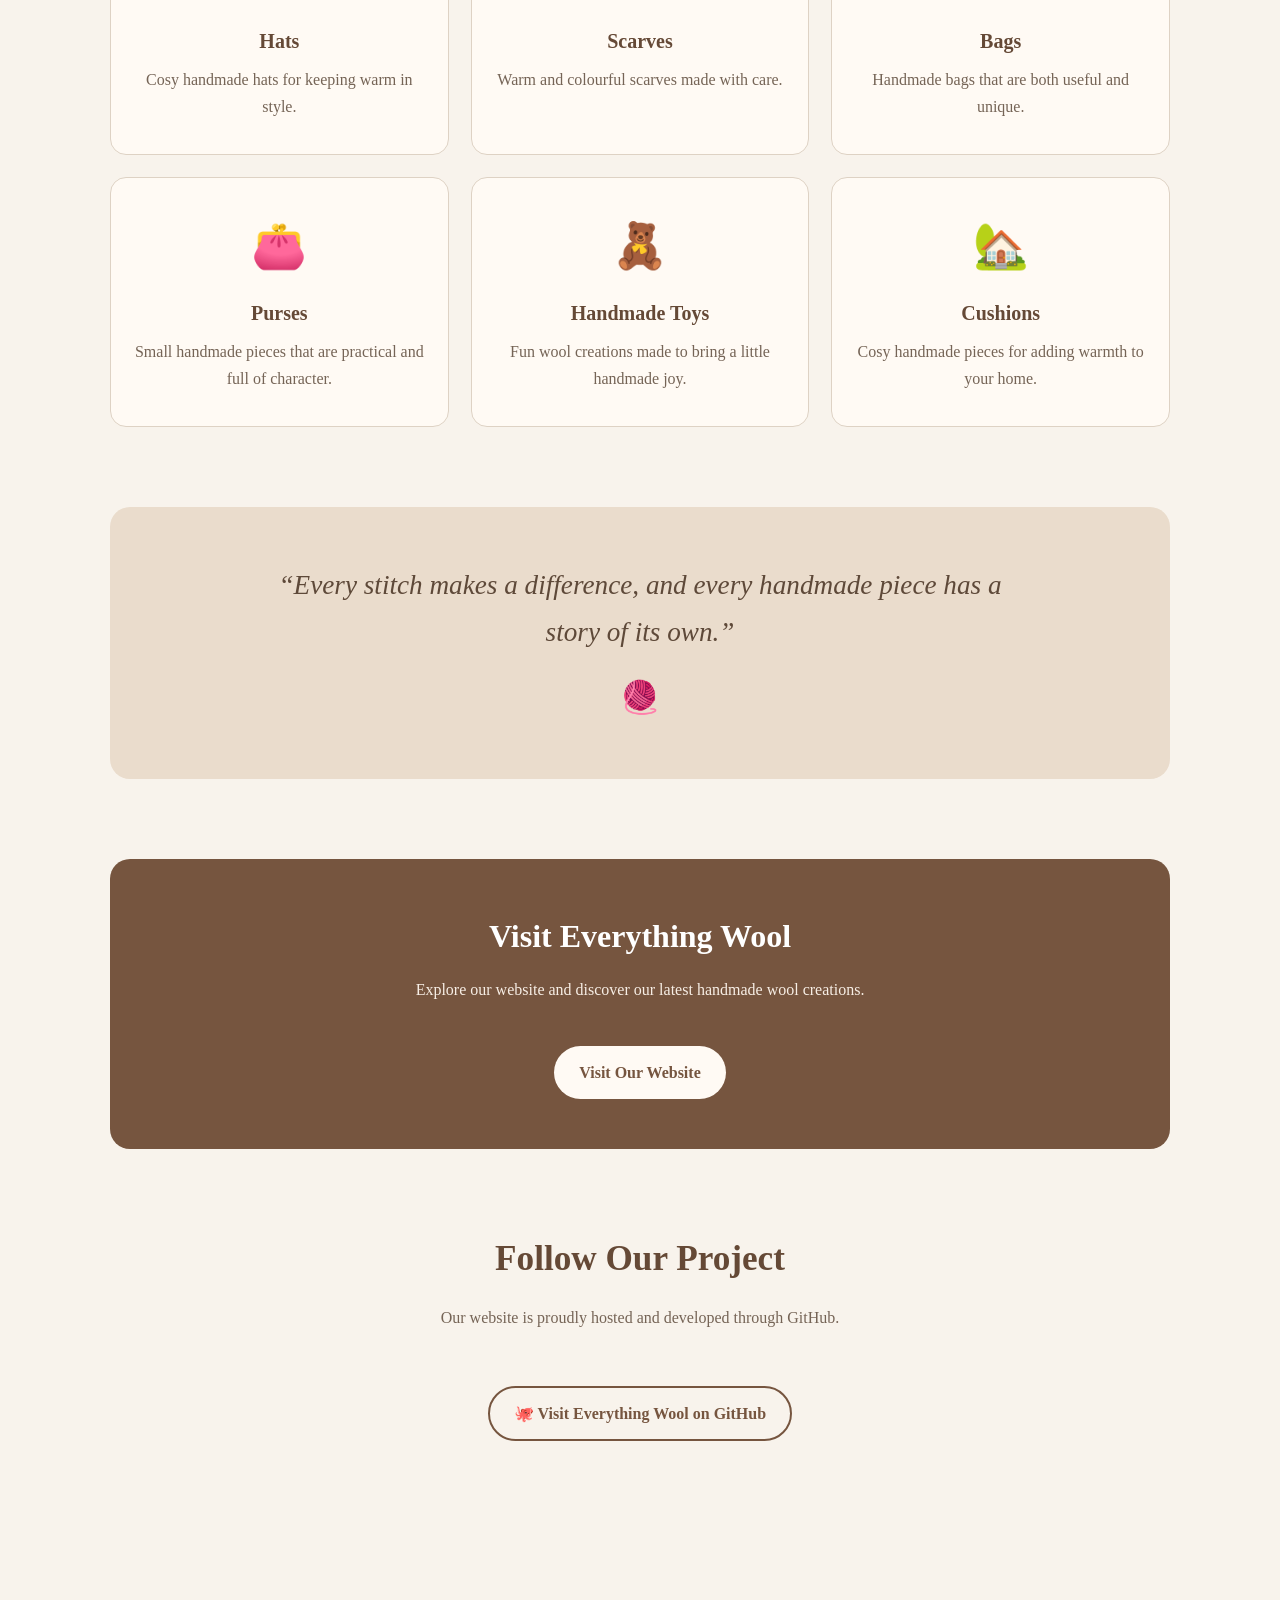
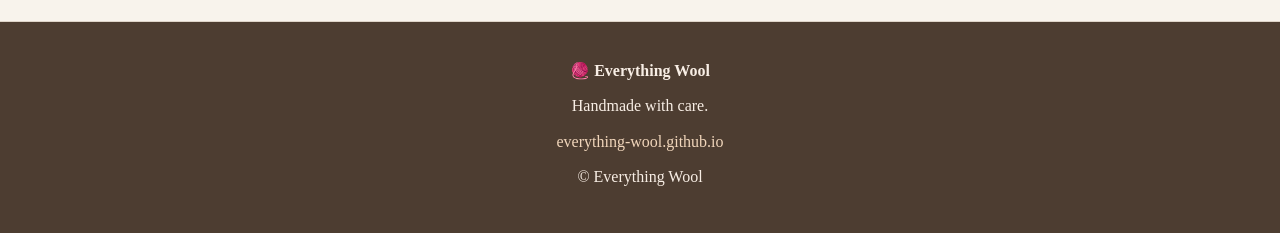
==== commit 76591dd2: "Replace emoji with logo image in about section" ====
--- a/about.html
+++ b/about.html
@@ -353,7 +353,7 @@
     <!-- Hero -->
     <section class="hero">
 
-        <div class="emoji">🧶</div>
+        <div><img src="assets/logo.jpeg" alt="Everything Wool logo"></div>
 
         <h1>About Everything Wool</h1>
 
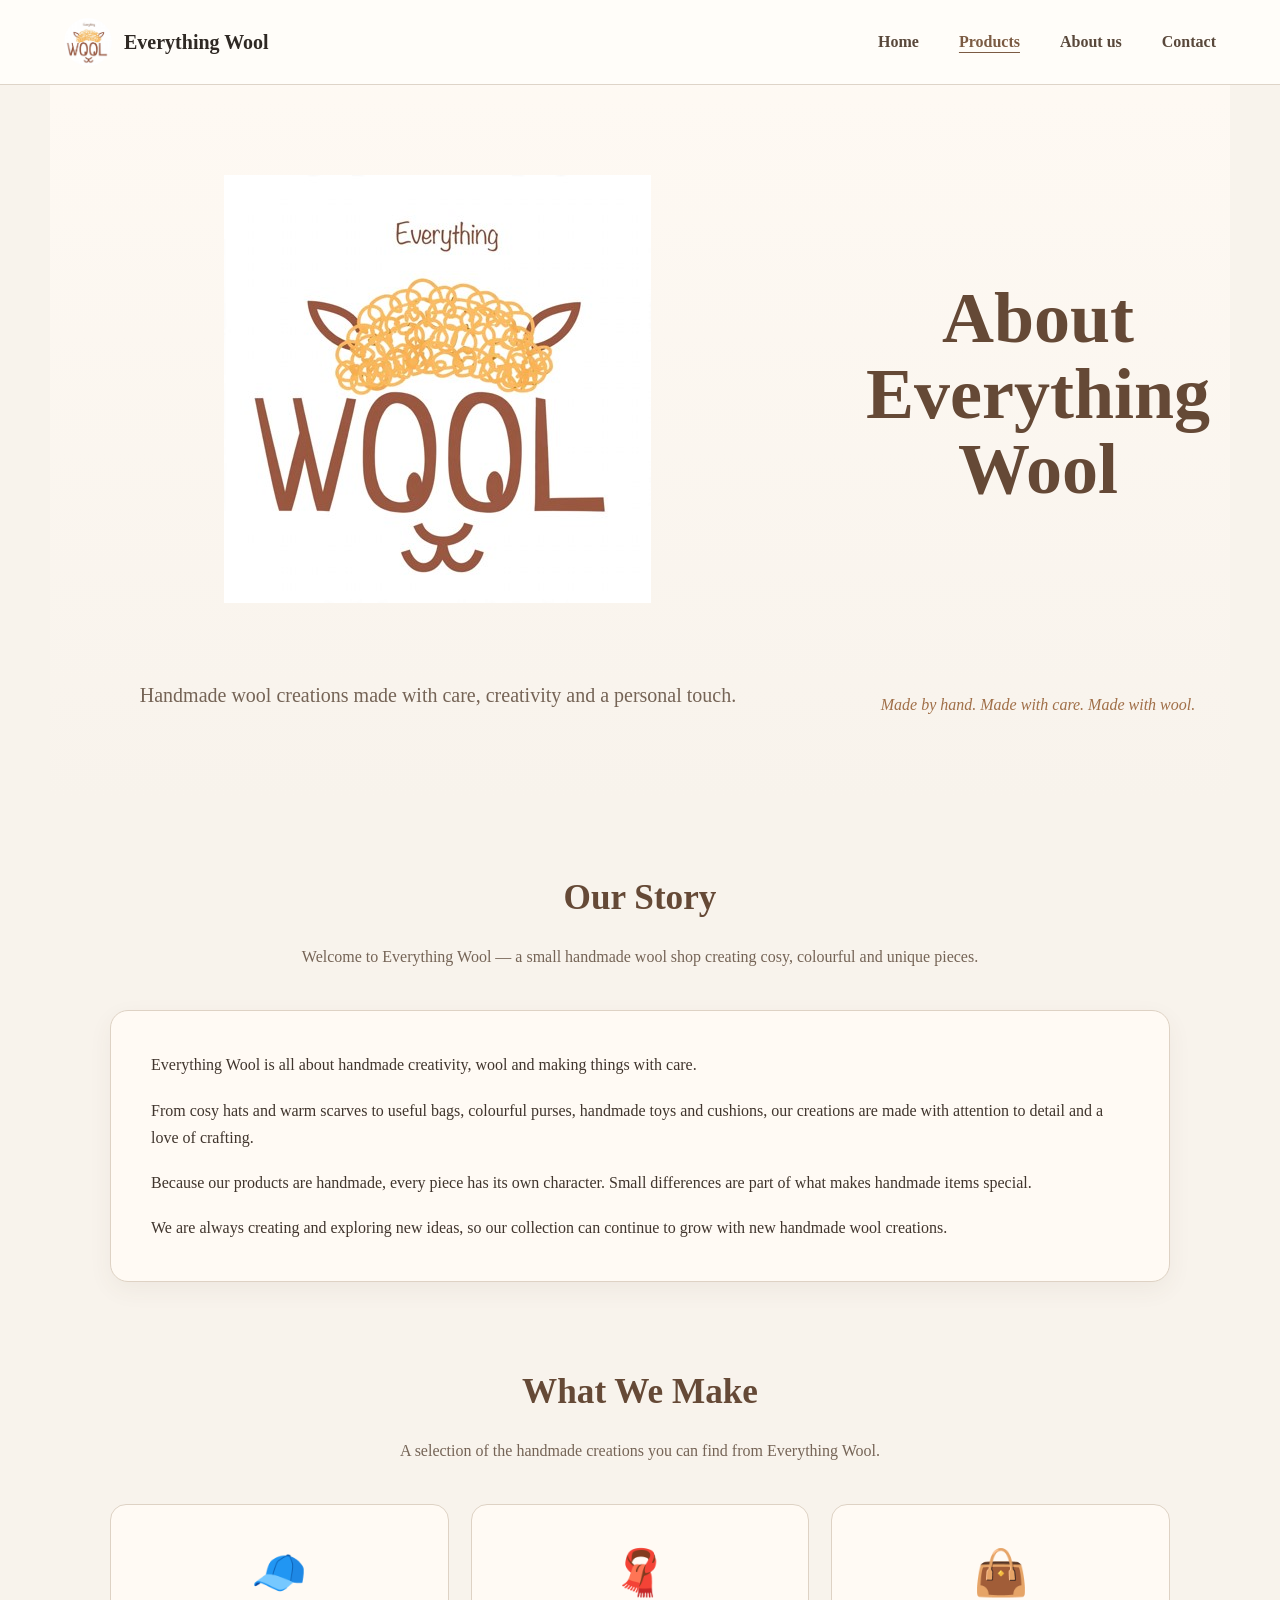
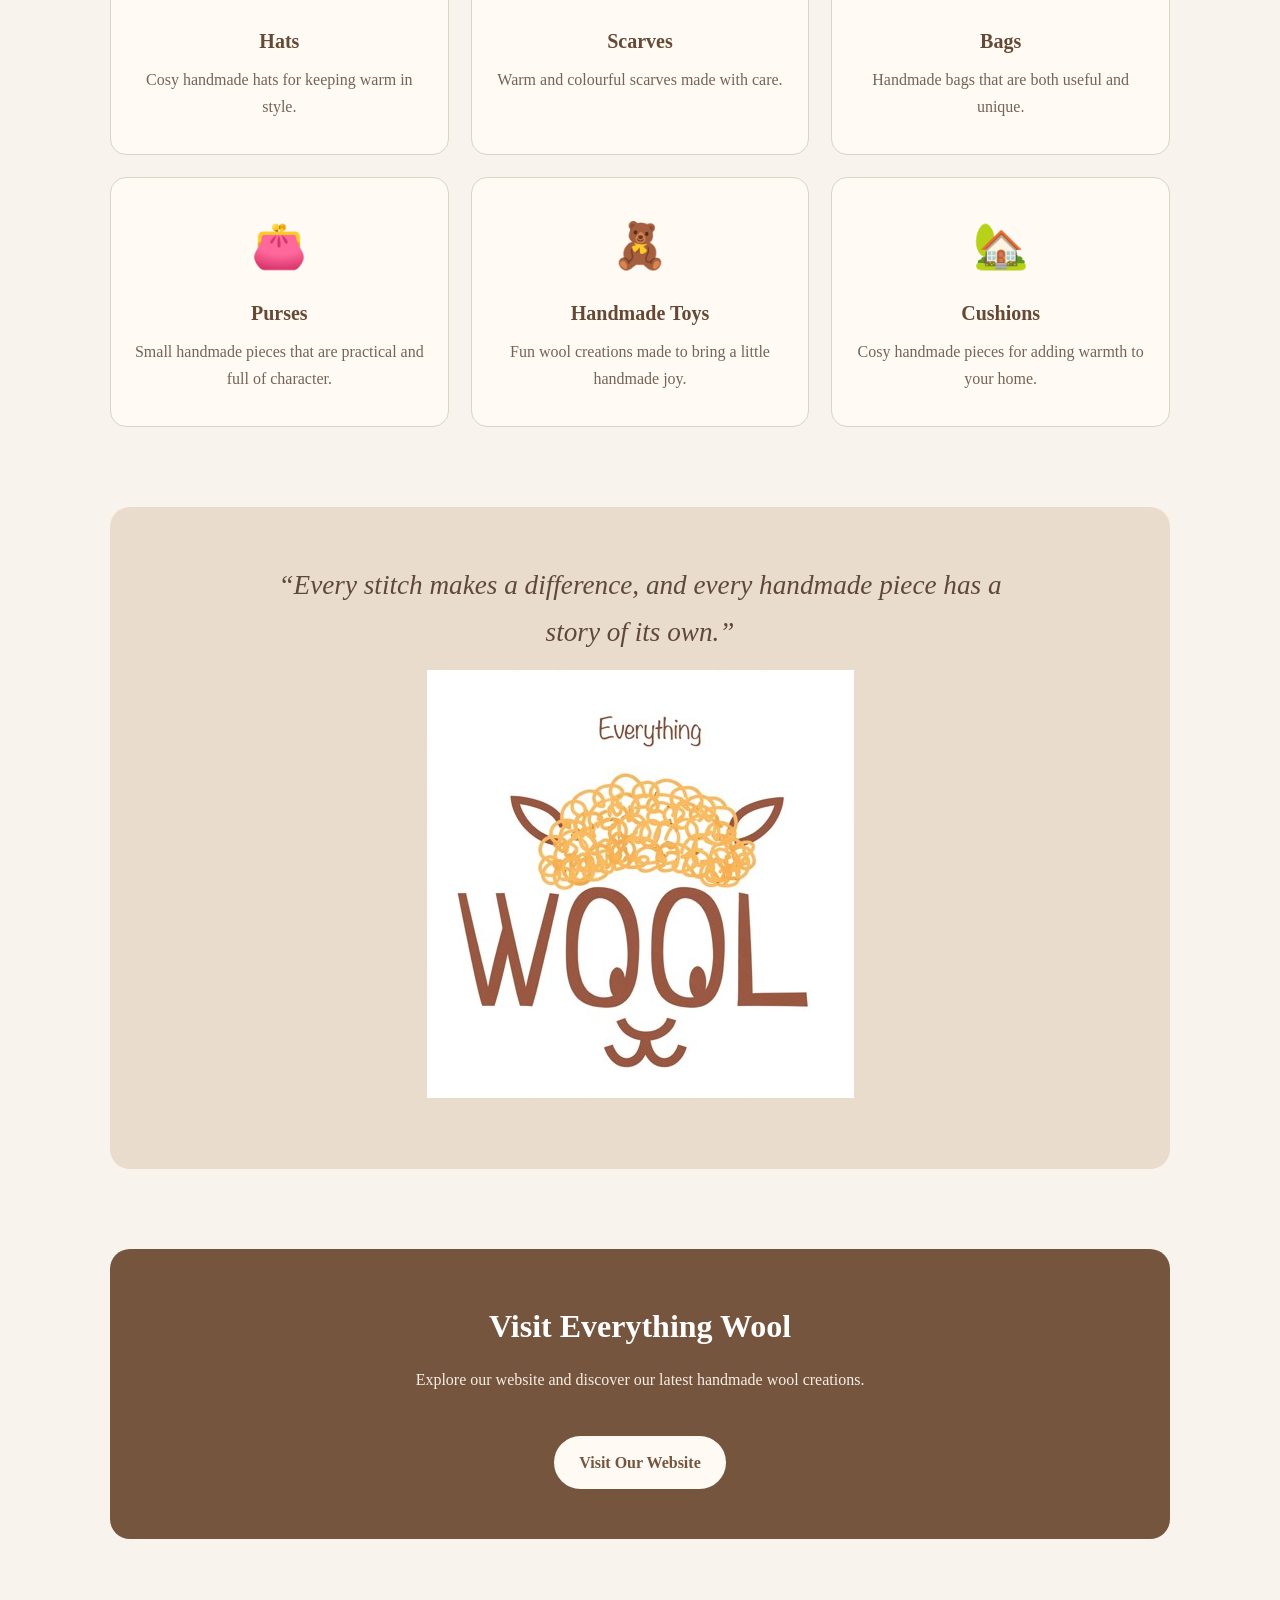
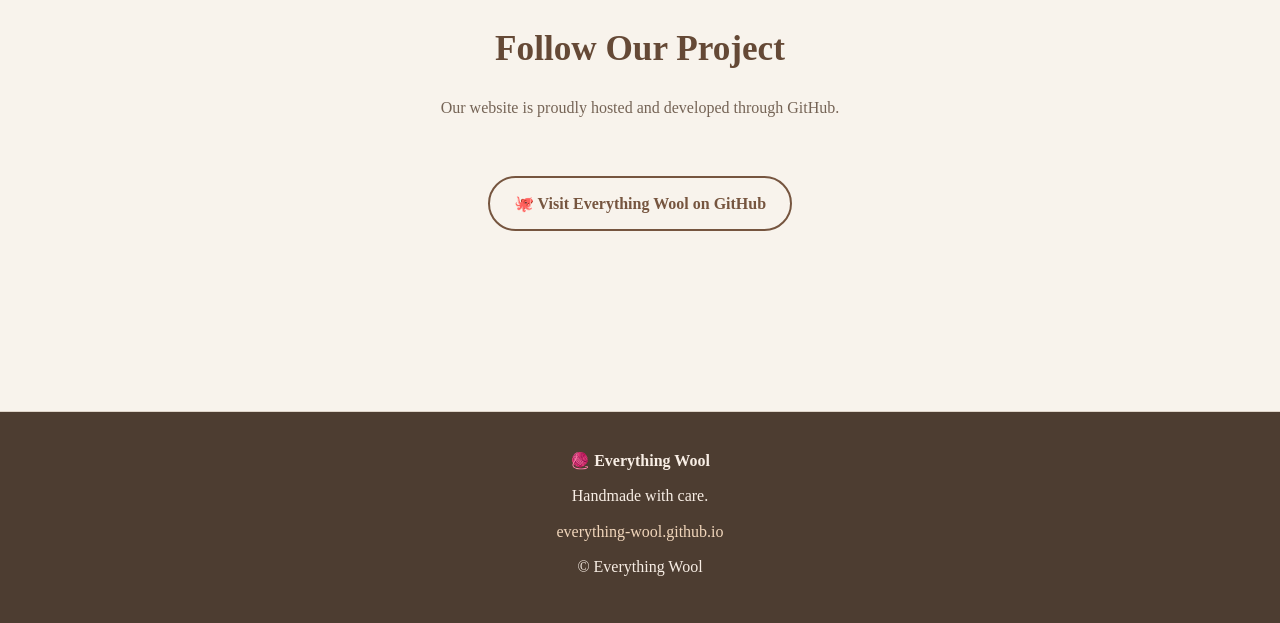
==== commit c5967086: "Replace yarn emoji with logo image in about.html" ====
--- a/about.html
+++ b/about.html
@@ -490,7 +490,10 @@
                     handmade piece has a story of its own.”
                 </p>
 
-                <span>🧶</span>
+                <span>  <img
+    src="assets/logo.jpeg"
+    alt="Everything Wool logo"
+  ></span>
 
             </div>
 
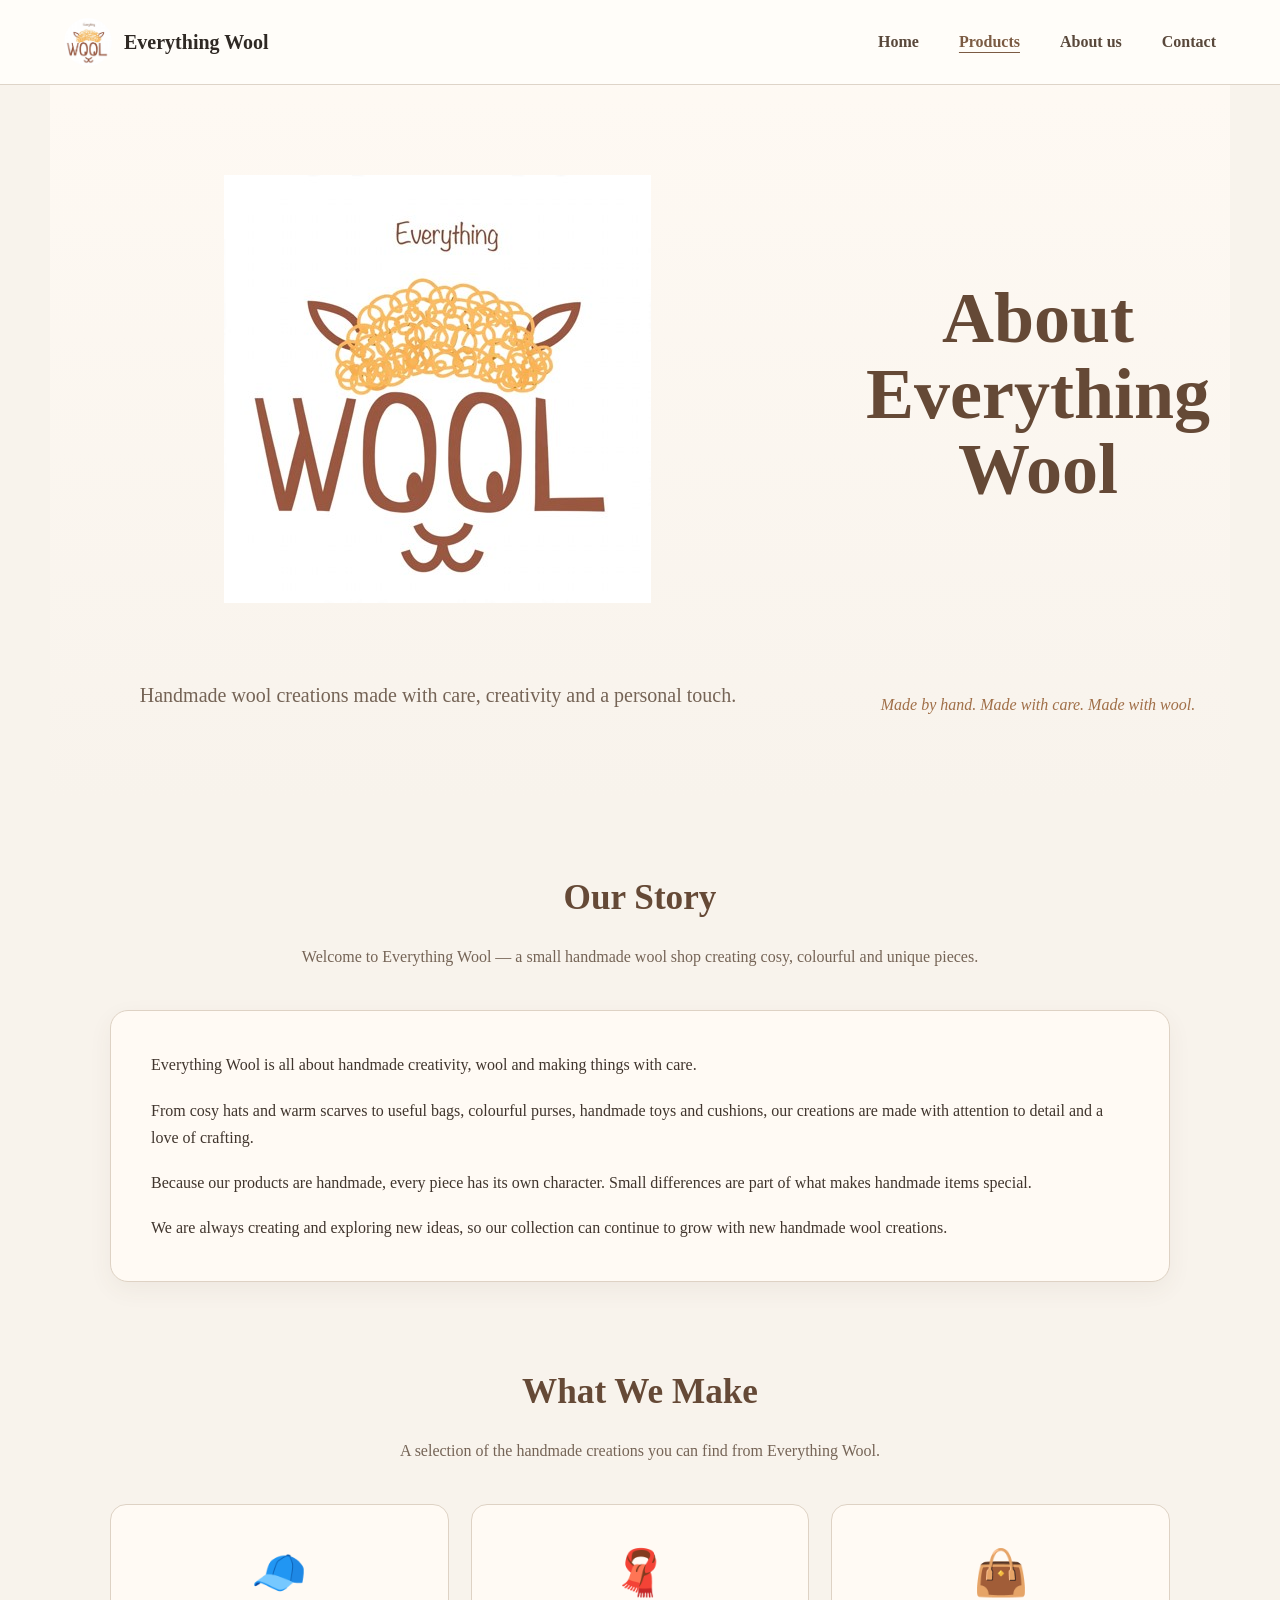
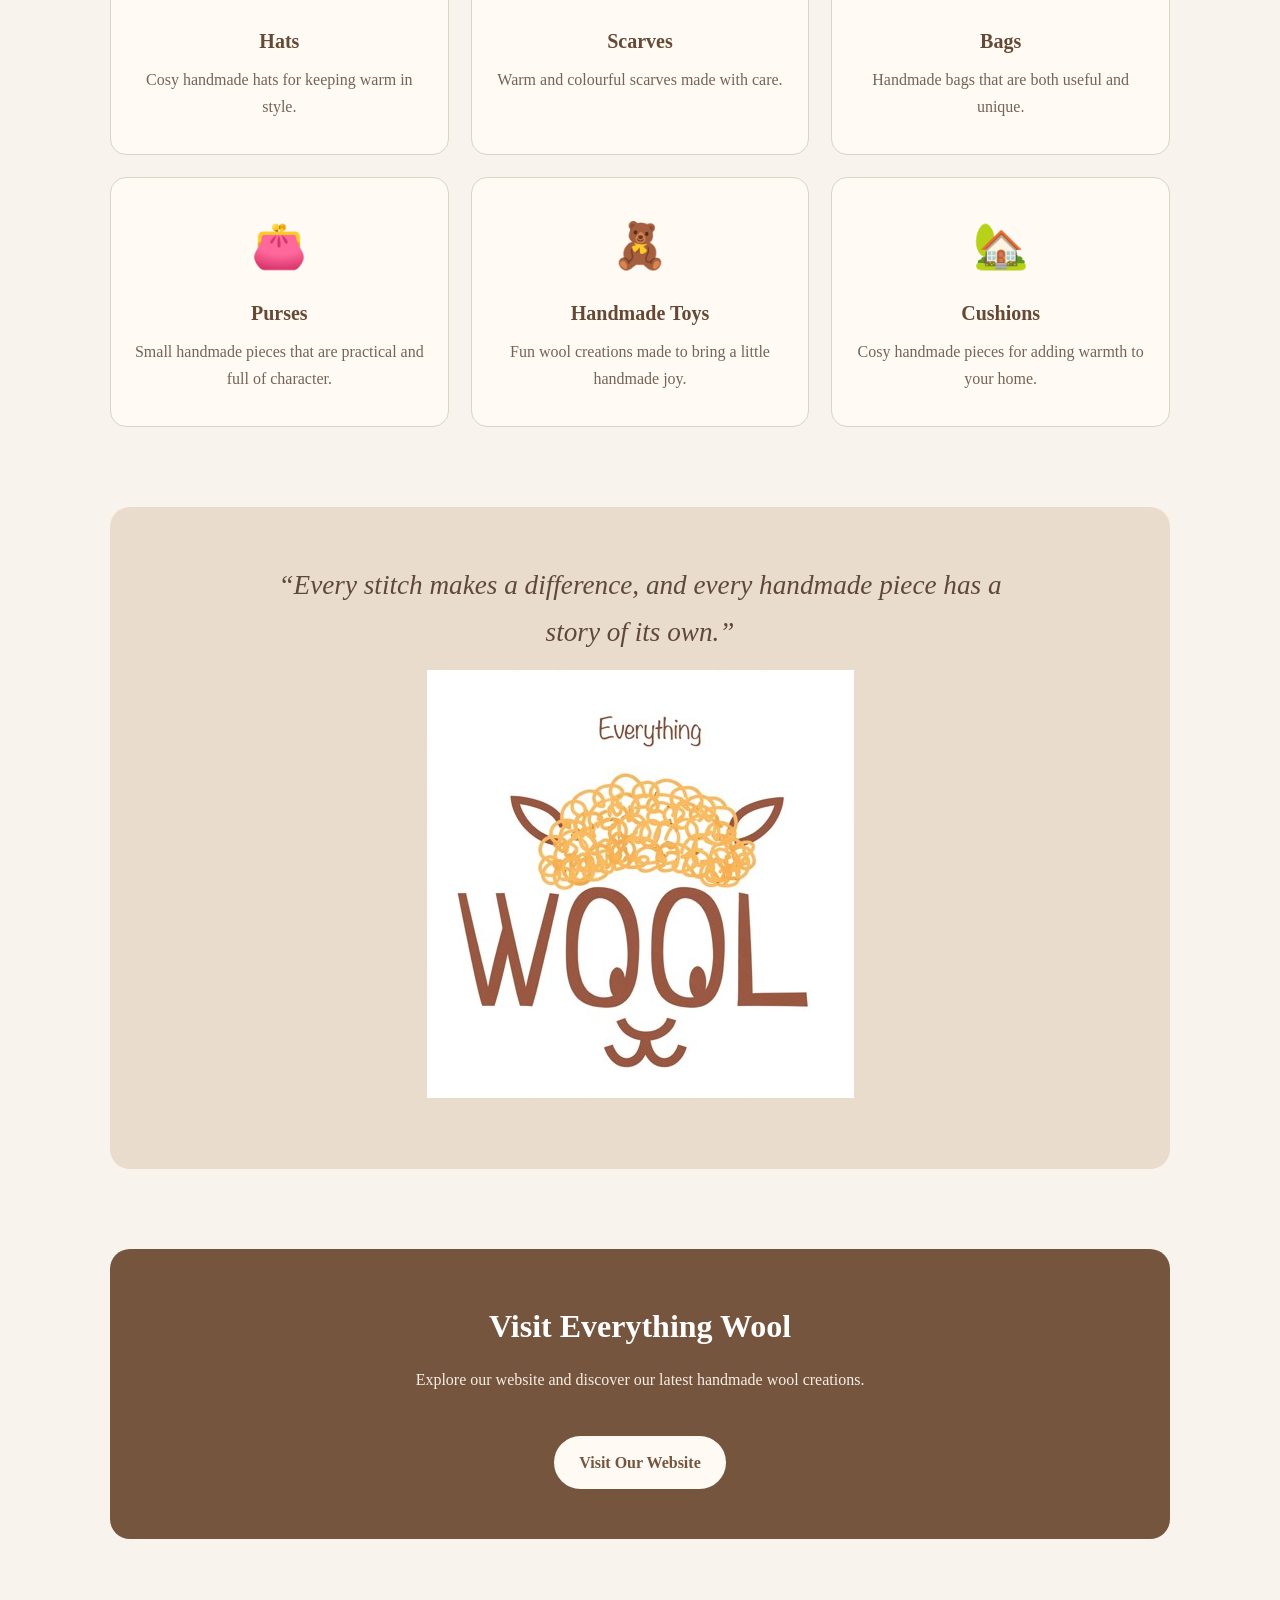
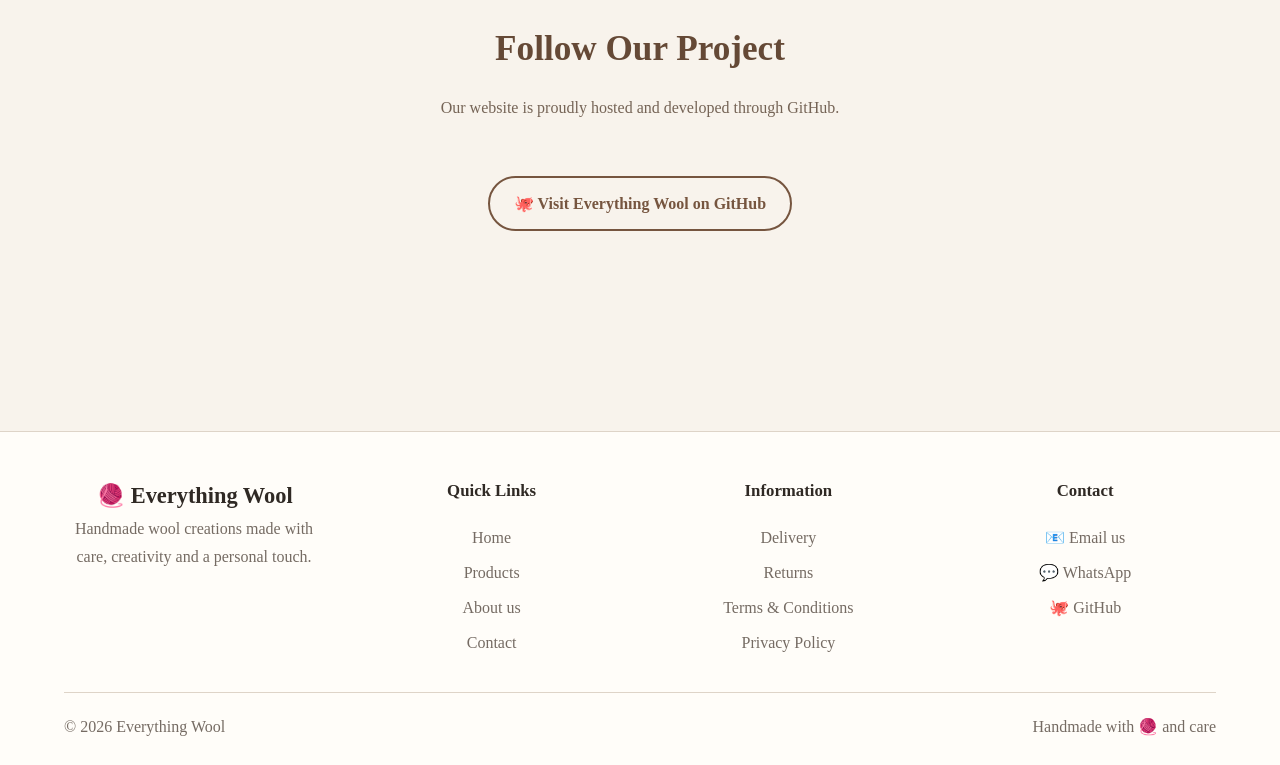
==== commit 3e986a7a: "Refactor footer layout and add new sections Updated footer structure and added quick links, informat" ====
--- a/about.html
+++ b/about.html
@@ -549,27 +549,137 @@
 
 
     <!-- Footer -->
-    <footer>
-
-        <p>
-            🧶 <strong>Everything Wool</strong>
-        </p>
-
-        <p>
-            Handmade with care.
-        </p>
-
-        <p>
-            <a href="https://everything-wool.github.io/">
-                everything-wool.github.io
-            </a>
-        </p>
-
-        <p>
-            © Everything Wool
-        </p>
-
-    </footer>
+<footer class="site-footer">
+
+  <div class="footer-content">
+
+
+    <!-- Brand -->
+    <div class="footer-brand">
+
+      <h2>
+        🧶 Everything Wool
+      </h2>
+
+      <p>
+        Handmade wool creations made with care,
+        creativity and a personal touch.
+      </p>
+
+    </div>
+
+
+
+    <!-- Quick Links -->
+    <div class="footer-links">
+
+      <h3>
+        Quick Links
+      </h3>
+
+      <a href="index.html">
+        Home
+      </a>
+
+      <a href="products.html">
+        Products
+      </a>
+
+      <a href="about.html">
+        About us
+      </a>
+
+      <a href="contact.html">
+        Contact
+      </a>
+
+    </div>
+
+
+
+    <!-- Information -->
+    <div class="footer-links">
+
+      <h3>
+        Information
+      </h3>
+
+      <a href="delivery.html">
+        Delivery
+      </a>
+
+      <a href="returns.html">
+        Returns
+      </a>
+
+      <a href="terms.html">
+        Terms & Conditions
+      </a>
+
+      <a href="privacy.html">
+        Privacy Policy
+      </a>
+
+    </div>
+
+
+
+    <!-- Contact -->
+    <div class="footer-links">
+
+      <h3>
+        Contact
+      </h3>
+
+
+      <a href="mailto:everythingwool@outlook.com">
+        📧 Email us
+      </a>
+
+
+      <a
+        href="https://whatsapp.com/channel/0029VbBwCRC5EjxseNPRXK3e"
+        target="_blank"
+        rel="noopener noreferrer"
+      >
+        💬 WhatsApp
+      </a>
+
+
+      <a
+        href="https://github.com/everything-wool"
+        target="_blank"
+        rel="noopener noreferrer"
+      >
+        🐙 GitHub
+      </a>
+
+    </div>
+
+
+  </div>
+
+
+
+  <!-- Bottom copyright -->
+
+  <div class="footer-bottom">
+
+    <p>
+      © <span id="year"></span> Everything Wool
+    </p>
+
+    <p>
+      Handmade with 🧶 and care
+    </p>
+
+  </div>
+
+
+</footer>
+
+
+<script src="app.js"></script>
 
 </body>
 </html>
--- a/styles.css
+++ b/styles.css
@@ -16,3 +16,194 @@
 .contact-card{background:var(--paper);border:1px solid var(--line);padding:25px;border-radius:14px}a{color:var(--accent)}
 footer{text-align:center;padding:30px;border-top:1px solid var(--line);color:var(--muted);margin-top:30px}
 @media(max-width:750px){.site-header{align-items:flex-start;flex-direction:column}.hero{grid-template-columns:1fr;padding-top:55px}.page-heading{align-items:stretch;flex-direction:column}.search{min-width:0;width:100%}}
+/* =========================================
+   EVERYTHING WOOL FOOTER
+   ========================================= */
+
+.site-footer {
+
+  background: var(--paper);
+
+  border-top: 1px solid var(--line);
+
+  margin-top: 50px;
+
+  padding: 45px 5% 25px;
+
+  color: var(--muted);
+
+}
+
+
+
+.footer-content {
+
+  max-width: 1180px;
+
+  margin: auto;
+
+  display: grid;
+
+  grid-template-columns:
+    repeat(4, 1fr);
+
+  gap: 35px;
+
+}
+
+
+
+.footer-brand h2 {
+
+  color: var(--ink);
+
+  margin-top: 0;
+
+  font-size: 1.4rem;
+
+}
+
+
+
+.footer-brand p {
+
+  color: var(--muted);
+
+  max-width: 260px;
+
+}
+
+
+
+.footer-links {
+
+  display: flex;
+
+  flex-direction: column;
+
+  gap: 8px;
+
+}
+
+
+
+.footer-links h3 {
+
+  color: var(--ink);
+
+  margin: 0 0 10px;
+
+  font-size: 1.05rem;
+
+}
+
+
+
+.footer-links a {
+
+  color: var(--muted);
+
+  text-decoration: none;
+
+}
+
+
+
+.footer-links a:hover {
+
+  color: var(--accent);
+
+  text-decoration: underline;
+
+  text-underline-offset: 4px;
+
+}
+
+
+
+.footer-bottom {
+
+  max-width: 1180px;
+
+  margin: 35px auto 0;
+
+  padding-top: 20px;
+
+  border-top: 1px solid var(--line);
+
+  display: flex;
+
+  justify-content: space-between;
+
+  gap: 20px;
+
+  flex-wrap: wrap;
+
+}
+
+
+
+.footer-bottom p {
+
+  margin: 0;
+
+  color: var(--muted);
+
+}
+
+
+
+/* Mobile footer */
+
+@media(max-width:750px){
+
+
+  .footer-content {
+
+    grid-template-columns: 1fr 1fr;
+
+    text-align: center;
+
+  }
+
+
+  .footer-brand p {
+
+    margin-left: auto;
+
+    margin-right: auto;
+
+  }
+
+
+  .footer-links {
+
+    align-items: center;
+
+  }
+
+
+  .footer-bottom {
+
+    flex-direction: column;
+
+    text-align: center;
+
+  }
+
+
+}
+
+
+
+@media(max-width:500px){
+
+
+  .footer-content {
+
+    grid-template-columns: 1fr;
+
+  }
+
+
+}
